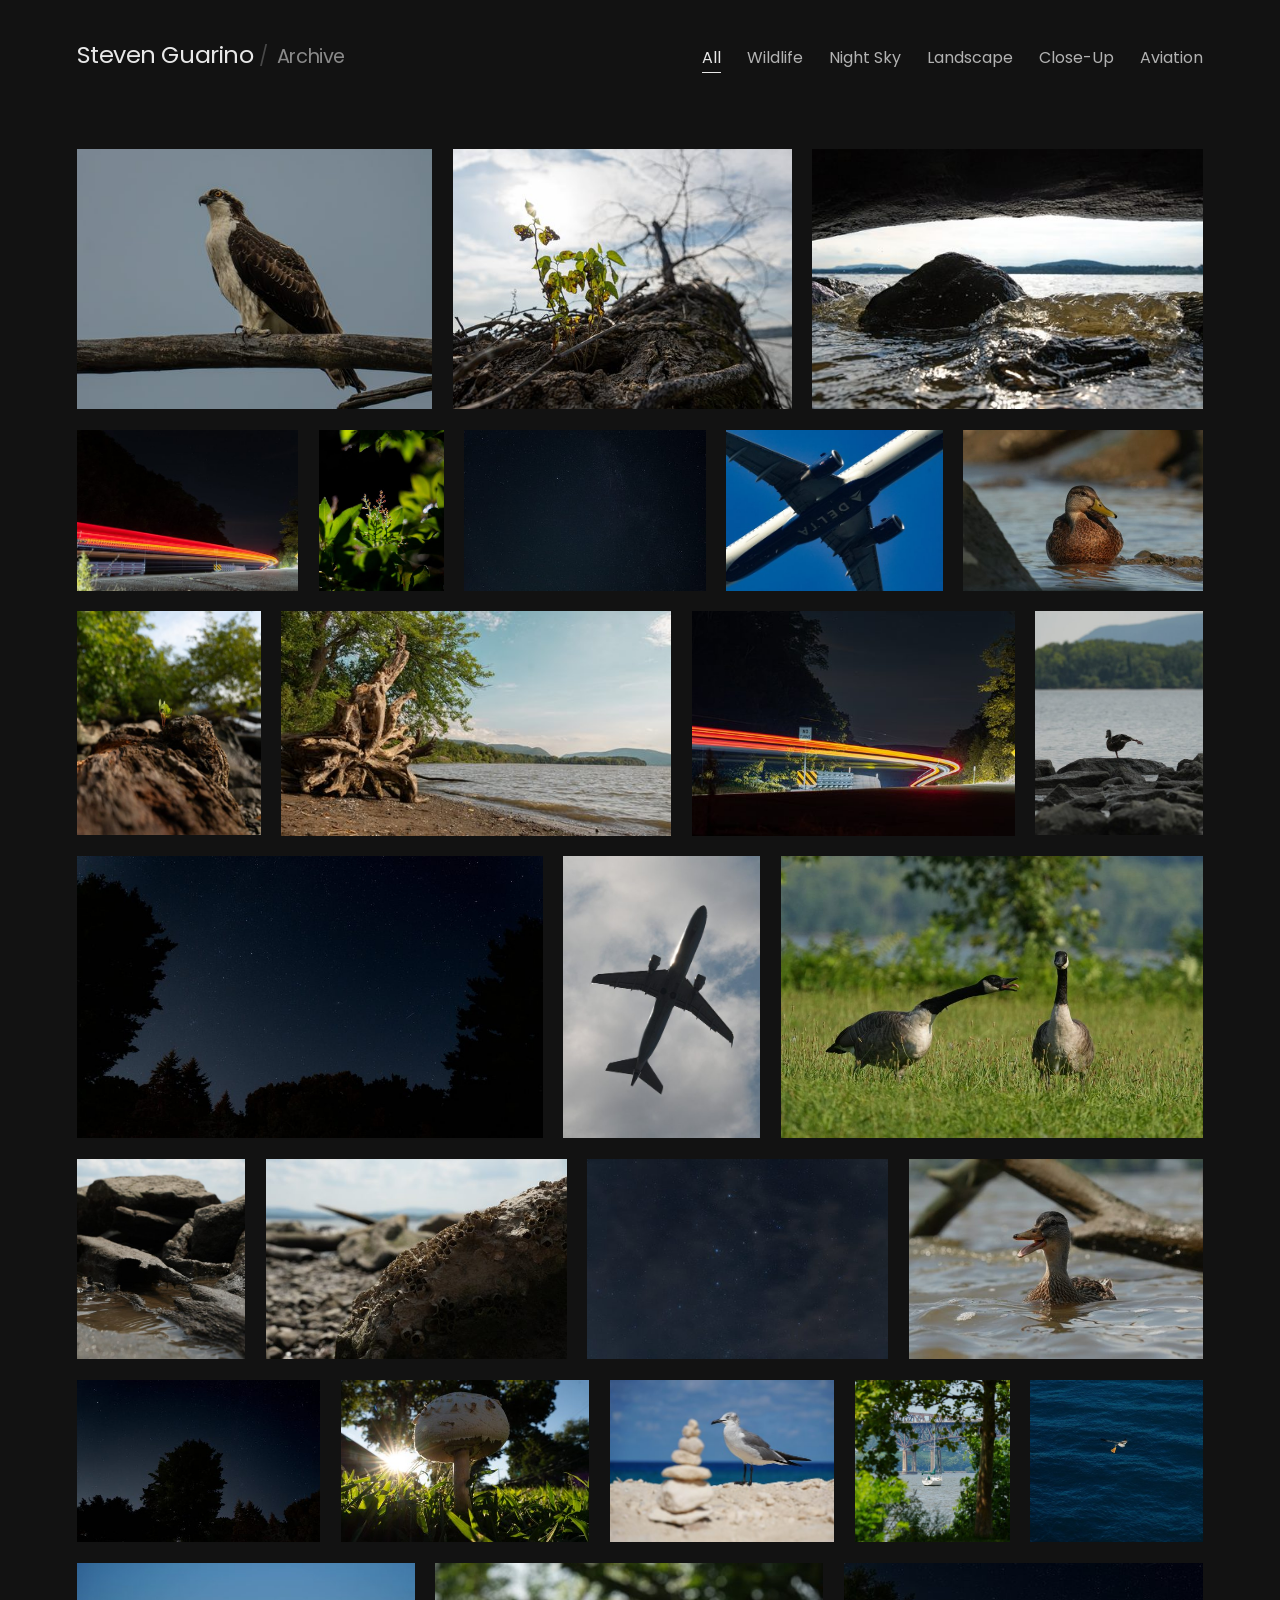
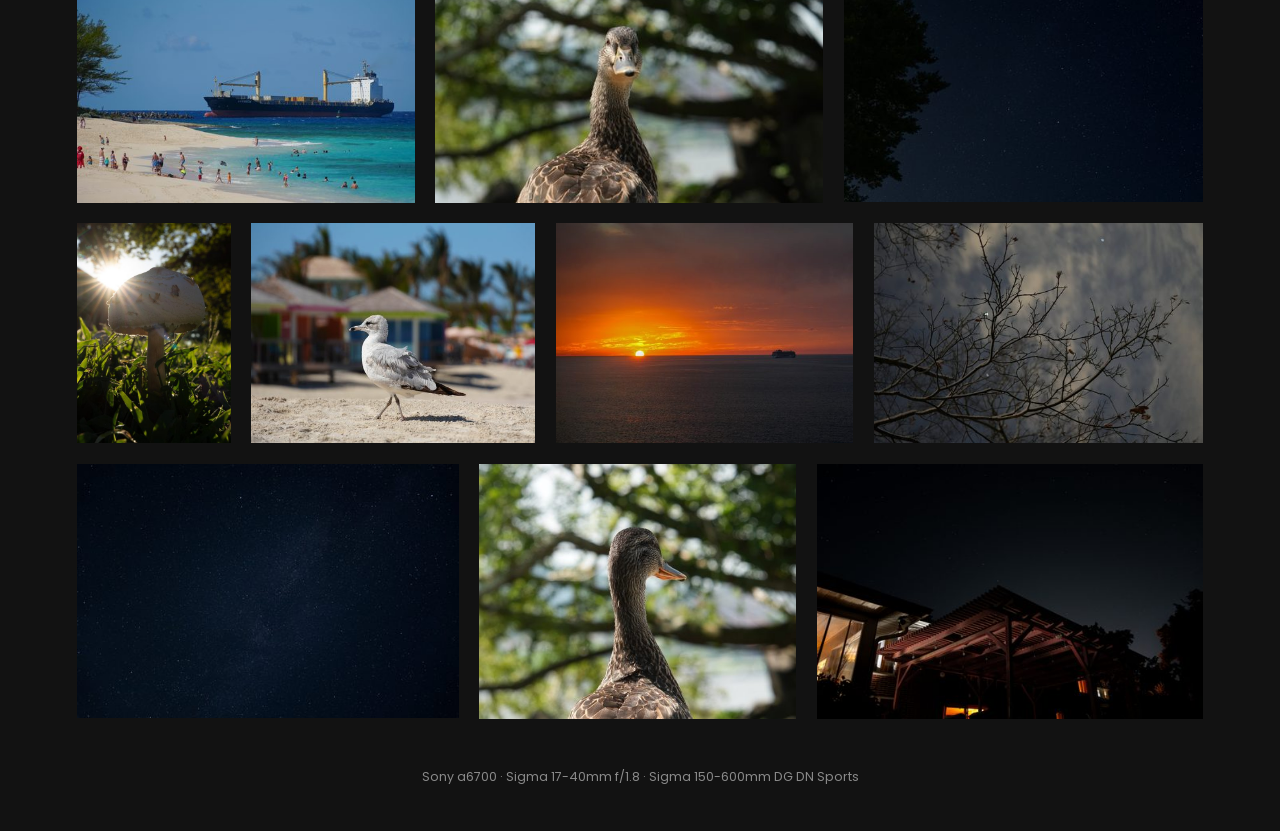
==== index.html @ 19f1866f "Lift photos on hover, and morph them into the big view Hover: drop the glossy shine for the lift pic" ====
<!doctype html>
<html lang="en">
<head>
<meta charset="UTF-8" />
<meta name="viewport" content="width=device-width, initial-scale=1.0" />
<title>Steven Guarino — Photography</title>

<link rel="icon" type="image/png" sizes="32x32" href="favicon-32.png" />
<link rel="icon" type="image/png" sizes="16x16" href="favicon-16.png" />
<link rel="apple-touch-icon" sizes="180x180" href="apple-touch-icon.png" />

<meta property="og:type" content="website" />
<meta property="og:title" content="Steven Guarino — Photography" />
<meta property="og:description" content="Wildlife, astrophotography, macro, and street photography." />
<meta property="og:url" content="https://stevenguarino1.github.io/photo-portfolio/" />
<meta property="og:image" content="https://stevenguarino1.github.io/photo-portfolio/photos/4@2x.jpg" />
<meta name="twitter:card" content="summary_large_image" />
<meta name="twitter:title" content="Steven Guarino — Photography" />
<meta name="twitter:description" content="Wildlife, astrophotography, macro, and street photography." />
<meta name="twitter:image" content="https://stevenguarino1.github.io/photo-portfolio/photos/4@2x.jpg" />

<link rel="preconnect" href="https://fonts.googleapis.com" />
<link rel="preconnect" href="https://fonts.gstatic.com" crossorigin />
<link href="https://fonts.googleapis.com/css2?family=Poppins:wght@400;500&display=swap" rel="stylesheet" />

<style>
  :root {
    --bg: #121212;
    --text: #e8e8e8;
    --muted: #8a8a8a;
    --gap: clamp(10px, 1.6vw, 24px);
    --top-padding: clamp(20px, 3vw, 42px);
    /* Side margins frame the page like a mat; past --content-max the page
       stops widening and centres instead. */
    --content-max: 1600px;
    --side-padding: max(clamp(20px, 6vw, 96px), calc((100% - var(--content-max)) / 2));
  }

  * { box-sizing: border-box; }

  html, body {
    margin: 0;
    padding: 0;
    background: var(--bg);
    color: var(--text);
    font-family: "Poppins", -apple-system, BlinkMacSystemFont, "Segoe UI", Helvetica, Arial, sans-serif;
  }

  a { color: inherit; }

  /* ---------- Header ---------- */

  .site-header {
    display: flex;
    align-items: baseline;
    justify-content: space-between;
    flex-wrap: wrap;
    gap: 14px 32px;
    padding: clamp(26px, 2.9vw, 40px) var(--side-padding);
  }

  .site-header .logo {
    /* tracks the reference's fluid scaling: 22.1px @1024, 24.4px @1400 */
    font-size: clamp(1.15rem, 1rem + 0.6vw, 2.1rem);
    letter-spacing: -0.02em;
    font-weight: 400;
    text-decoration: none;
    white-space: nowrap;
  }

  .logo-mark {
    color: var(--muted);
    font-size: 0.82em;
  }

  .logo-mark::before {
    content: "/";
    margin-right: 0.5em;
    opacity: 0.45;
  }

  .site-nav {
    display: flex;
    flex-wrap: wrap;
    align-items: baseline;
    gap: 8px 26px;
  }

  .nav-link {
    font-family: inherit;
    font-size: clamp(0.85rem, 0.7rem + 0.5vw, 1rem);
    color: inherit;
    background: none;
    border: 0;
    padding: 2px 0;
    cursor: pointer;
    text-decoration: none;
    border-bottom: 1px solid transparent;
    opacity: 0.75;
    transition: opacity 150ms ease;
  }

  .nav-link:hover {
    opacity: 1;
  }

  .nav-link.is-active {
    opacity: 1;
    border-bottom-color: currentColor;
  }

  /* ---------- Gallery ---------- */

  main {
    padding: var(--top-padding) var(--side-padding) var(--gap);
  }

  .gallery {
    display: flex;
    flex-direction: column;
    gap: var(--gap);
  }

  .gallery-row {
    display: flex;
    align-items: flex-start;
    gap: var(--gap);
  }

  .gallery-row.is-centered { justify-content: center; }

  /* The tile holds the placeholder color while its photo fades in. */
  .tile {
    min-width: 0;
    background: #1c1c1c;
  }

  .gallery img {
    display: block;
    width: 100%;
    height: auto;
    cursor: pointer;
    opacity: 0;
    transition: opacity 400ms ease;
  }

  .gallery img.is-loaded { opacity: 1; }

  @media (prefers-reduced-motion: reduce) {
    .gallery img { transition: none; }
  }

  /* ---------- Hover (mouse only) ----------
     vanilla-tilt (loaded at the end of the page) lifts the photo under the
     cursor: it tilts toward it and springs up larger. A deep shadow slides
     with the tilt, as if lit from above, over a tight contact shadow (the
     offsets come from the tilt's tiltChange events); a fine edge catches
     the light; and the photo casts a glow of its own colors onto the page. */

  /* How much a hovered photo enlarges. The tilt setup reads it, and so does
     layout(), to load thumbnails sharp enough for the enlarged size. */
  :root { --hover-scale: 1; }

  @media (hover: hover) and (pointer: fine) {
    :root { --hover-scale: 1.18; }

    .tile {
      position: relative; /* holds the glow and the edge */
      z-index: 0;
      transition: box-shadow 300ms ease;
    }

    .tile:hover {
      z-index: 2;
      box-shadow:
        calc(var(--shx, 0) * 1px) calc(var(--shy, 30) * 1px) 60px -12px rgba(0, 0, 0, 0.85),
        calc(var(--shx, 0) * 0.35px) calc(var(--shy, 30) * 0.35px) 16px -4px rgba(0, 0, 0, 0.6);
    }

    /* The glow: a blurred copy of the photo spilling out behind it. */
    .tile::before {
      content: "";
      position: absolute;
      inset: 4%;
      z-index: -1;
      background: var(--glow) center / cover;
      filter: blur(40px) saturate(1.6);
      opacity: 0;
      transition: opacity 400ms ease;
      pointer-events: none;
    }

    .tile:hover::before { opacity: 0.8; }

    /* The fine edge. */
    .tile::after {
      content: "";
      position: absolute;
      inset: 0;
      box-shadow: inset 0 0 0 1px rgba(255, 255, 255, 0.18);
      opacity: 0;
      transition: opacity 300ms ease;
      pointer-events: none;
    }

    .tile:hover::after { opacity: 1; }
  }

  /* ---------- Footer ---------- */

  .site-footer {
    padding: 28px var(--side-padding) 44px;
    text-align: center;
    color: var(--muted);
    font-size: 0.78rem;
    line-height: 1.6;
  }

  .site-footer p { margin: 0; }

  /* ---------- Lightbox ---------- */

  .lightbox {
    position: fixed;
    inset: 0;
    z-index: 1000;
    display: flex;
    align-items: center;
    justify-content: center;
    background: rgba(18, 18, 18, 0.6);
    backdrop-filter: blur(24px) saturate(0.65);
    -webkit-backdrop-filter: blur(24px) saturate(0.65);
    opacity: 0;
    transition: opacity 200ms ease;
  }

  .lightbox[hidden] {
    display: flex;
    visibility: hidden;
    pointer-events: none;
  }

  .lightbox.is-open {
    opacity: 1;
    pointer-events: auto;
  }

  .lightbox-stage {
    position: relative;
    display: flex;
    flex-direction: column;
    align-items: center;
    max-width: 99vw;
    max-height: 99vh;
  }

  .lightbox-frame {
    position: relative;
    display: inline-block;
    line-height: 0;
    isolation: isolate;
  }

  .lightbox-frame::before {
    content: "";
    position: absolute;
    inset: 0;
    transform: scale(2.2);
    background: radial-gradient(
      ellipse closest-side at center,
      rgba(0, 0, 0, 0.55) 0%,
      rgba(0, 0, 0, 0.55) calc(100% / 2.2),
      rgba(0, 0, 0, 0) 100%
    );
    pointer-events: none;
    z-index: -1;
  }

  /* Sized by fitLightboxImage(), so it holds steady while the full-size file
     loads over the grid's copy. */
  #lightbox-img {
    display: block;
    border: 1px solid rgba(255, 255, 255, 0.12);
  }

  /* Opening and closing morph the photo between its grid tile and the big
     view (a view transition; see openLightbox). */
  ::view-transition-group(photo),
  ::view-transition-old(photo),
  ::view-transition-new(photo) {
    animation-duration: 450ms;
    animation-timing-function: cubic-bezier(0.2, 0.8, 0.2, 1);
  }

  ::view-transition-old(root),
  ::view-transition-new(root) {
    animation-duration: 300ms;
  }

  .lightbox-exif {
    margin: 16px 0 0;
    font-size: 1rem;
    color: #e8e8e8;
    text-align: center;
  }

  .lightbox-exif:empty { display: none; }

  .lightbox-btn {
    position: absolute;
    z-index: 1;
    display: grid;
    place-items: center;
    width: 44px;
    height: 44px;
    padding: 0;
    border: 0;
    border-radius: 50%;
    background: rgba(0, 0, 0, 0.35);
    color: #e8e8e8;
    cursor: pointer;
    opacity: 0.75;
    transition: opacity 150ms ease, background-color 150ms ease;
  }

  .lightbox-btn:hover,
  .lightbox-btn:focus-visible {
    opacity: 1;
    background: rgba(0, 0, 0, 0.6);
  }

  .lightbox-btn[hidden] { display: none; }

  .lightbox-btn svg { width: 22px; height: 22px; }

  .lightbox-close { top: 14px; right: 14px; }

  .lightbox-prev,
  .lightbox-next {
    top: 50%;
    transform: translateY(-50%);
  }

  .lightbox-prev { left: 14px; }
  .lightbox-next { right: 14px; }

  /* Touch screens swipe between photos instead. */
  @media (hover: none) {
    .lightbox-prev,
    .lightbox-next { display: none; }
  }

  body.lightbox-open { overflow: hidden; }
</style>
</head>
<body>

  <header class="site-header">
    <a class="logo" href="./">Steven Guarino <span class="logo-mark">Archive</span></a>
    <nav class="site-nav" id="siteNav">
      <button class="nav-link is-active" type="button" data-filter="all">All</button>
      <button class="nav-link" type="button" data-filter="Wildlife">Wildlife</button>
      <button class="nav-link" type="button" data-filter="Night Sky">Night Sky</button>
      <button class="nav-link" type="button" data-filter="Landscape">Landscape</button>
      <button class="nav-link" type="button" data-filter="Close-Up">Close-Up</button>
      <button class="nav-link" type="button" data-filter="Aviation">Aviation</button>
    </nav>
  </header>

  <main>
    <div class="gallery" id="grid"></div>
  </main>

  <footer class="site-footer">
    <p>Sony a6700 · Sigma 17-40mm f/1.8 · Sigma 150-600mm DG DN Sports</p>
  </footer>

  <div id="lightbox" class="lightbox" role="dialog" aria-modal="true" aria-label="Photo viewer" hidden>
    <button class="lightbox-btn lightbox-close" type="button" aria-label="Close">
      <svg viewBox="0 0 24 24" fill="none" stroke="currentColor" stroke-width="1.8" stroke-linecap="round" aria-hidden="true"><path d="M6 6l12 12M18 6L6 18" /></svg>
    </button>
    <button class="lightbox-btn lightbox-prev" type="button" aria-label="Previous photo">
      <svg viewBox="0 0 24 24" fill="none" stroke="currentColor" stroke-width="1.8" stroke-linecap="round" stroke-linejoin="round" aria-hidden="true"><path d="M15 5l-7 7 7 7" /></svg>
    </button>
    <button class="lightbox-btn lightbox-next" type="button" aria-label="Next photo">
      <svg viewBox="0 0 24 24" fill="none" stroke="currentColor" stroke-width="1.8" stroke-linecap="round" stroke-linejoin="round" aria-hidden="true"><path d="M9 5l7 7-7 7" /></svg>
    </button>
    <div class="lightbox-stage">
      <div class="lightbox-frame">
        <img id="lightbox-img" src="" alt="" />
      </div>
      <p id="lightbox-exif" class="lightbox-exif"></p>
    </div>
  </div>

  <script src="js/photos.js?v=4"></script>
  <script
    src="https://cdnjs.cloudflare.com/ajax/libs/vanilla-tilt/1.8.1/vanilla-tilt.min.js"
    integrity="sha512-wC/cunGGDjXSl9OHUH0RuqSyW4YNLlsPwhcLxwWW1CR4OeC2E1xpcdZz2DeQkEmums41laI+eGMw95IJ15SS3g=="
    crossorigin="anonymous"
    referrerpolicy="no-referrer"
    defer
  ></script>
  <script>
    // ---------- Gallery ----------

    // Newest first, but a photo waits while one from the same outing (same
    // category, taken within a few hours) is among the last few placed, and
    // same-category neighbours are avoided when there's a choice. Sorting purely
    // by date lined up near-identical frames from one shoot.
    const OUTING_GAP = 3 * 60 * 60 * 1000;
    const SPREAD = 6; // about a row and a half, so lookalikes don't stack either
    const timeOf = (photo) => (photo.dateTaken ? Date.parse(photo.dateTaken) : 0);
    const sameOuting = (a, b) =>
      a.category === b.category && Math.abs(timeOf(a) - timeOf(b)) <= OUTING_GAP;

    function mixed(photos) {
      const pool = photos.slice().sort((a, b) => timeOf(b) - timeOf(a));
      const out = [];
      while (pool.length) {
        const recent = out.slice(-SPREAD);
        const last = out[out.length - 1];
        const fresh = (photo) => !recent.some((placed) => sameOuting(photo, placed));
        let pick = pool.findIndex((photo) => fresh(photo) && (!last || photo.category !== last.category));
        if (pick === -1) pick = pool.findIndex(fresh);
        if (pick === -1) pick = 0;
        out.push(pool.splice(pick, 1)[0]);
      }
      return out;
    }

    const orderedPhotos = mixed(PHOTOS);

    const grid = document.getElementById("grid");
    const ratioOf = (photo) => (photo.width && photo.height ? photo.width / photo.height : 1.5);

    // The grid loads small copies from photos/thumbs/ (made by
    // tools/make_thumbs.py) sized to each tile; the lightbox still shows the
    // full-size files.
    const THUMB_WIDTHS = [480, 800, 1200]; // keep in sync with tools/make_thumbs.py

    // How much a hovered photo enlarges (1 on touch screens); see --hover-scale.
    const HOVER_SCALE =
      parseFloat(getComputedStyle(document.documentElement).getPropertyValue("--hover-scale")) || 1;

    function gridSrcset(photo) {
      const stem = photo.file.split("/").pop().replace(/\.[^.]+$/, "");
      const sources = THUMB_WIDTHS.map((w) => `photos/thumbs/${stem}-${w}.jpg ${w}w`);
      if (photo.width > THUMB_WIDTHS[THUMB_WIDTHS.length - 1]) {
        sources.push(`${photo.file} ${photo.width}w`);
      }
      return sources.join(", ");
    }

    const tileFor = new Map();
    orderedPhotos.forEach((photo, index) => {
      const tile = document.createElement("div");
      tile.className = "tile";

      const img = document.createElement("img");
      img.alt = photo.alt || "";
      if (photo.title) img.title = photo.title;
      if (photo.width && photo.height) {
        img.width = photo.width;
        img.height = photo.height;
      }
      img.loading = index < 6 ? "eager" : "lazy";
      img.decoding = "async";
      img.addEventListener("load", () => {
        img.classList.add("is-loaded");
        // The hover glow is a blurred copy of whichever file loaded.
        tile.style.setProperty("--glow", `url("${img.currentSrc}")`);
      });
      // No thumbnails yet (make_thumbs.py not run): use the full-size files.
      img.addEventListener(
        "error",
        () => {
          img.srcset = photo.file2x ? `${photo.file} 1x, ${photo.file2x} 2x` : "";
          img.src = photo.file;
        },
        { once: true }
      );
      img.sizes = "(max-width: 620px) 100vw, 33vw"; // refined per tile in layout()
      img.srcset = gridSrcset(photo);
      img.src = photo.file;
      img.addEventListener("click", () => openLightbox(photo));

      tile.appendChild(img);
      tileFor.set(photo, tile);
    });

    // Row size follows a repeating pattern of photos-per-row, so the page
    // alternates between bands of three larger frames and bands of four or five
    // smaller ones. Fitting rows to target heights instead collapses toward a
    // single height, because most of this set shares one aspect ratio.
    function rowPlanFor(width) {
      if (width < 560) return { pattern: [1, 2, 2], maxH: width * 1.2, minH: width * 0.3 };
      if (width < 860) return { pattern: [2, 3, 3, 4], maxH: width * 0.5, minH: width * 0.15 };
      return { pattern: [3, 5, 4, 3, 4, 5], maxH: width * 0.32, minH: width * 0.1 };
    }

    function layout(photos) {
      const width = grid.clientWidth;
      if (!width) return;

      const gap = parseFloat(getComputedStyle(grid).rowGap) || 0;
      const { pattern, maxH, minH } = rowPlanFor(width);

      const heightOf = (slice) => {
        const ratioSum = slice.reduce((sum, photo) => sum + ratioOf(photo), 0);
        return (width - gap * (slice.length - 1)) / ratioSum;
      };

      const rows = [];
      let cursor = 0;

      while (cursor < photos.length) {
        const remaining = photos.length - cursor;
        let count = Math.min(pattern[rows.length % pattern.length], remaining);

        // A run of portraits or panoramas can still tower or squash at the
        // pattern's count, so nudge it until the row sits in range.
        while (count < remaining && heightOf(photos.slice(cursor, cursor + count)) > maxH) count++;
        while (count > 1 && heightOf(photos.slice(cursor, cursor + count)) < minH) count--;

        rows.push(photos.slice(cursor, cursor + count));
        cursor += count;
      }

      // The final row only gets the leftovers, often too few to fill the width.
      // Re-split it with the row above so both fill it, as evenly as possible.
      if (rows.length > 1 && heightOf(rows[rows.length - 1]) > maxH) {
        const pair = rows[rows.length - 2].concat(rows[rows.length - 1]);
        let best = null;
        for (let split = 1; split < pair.length; split++) {
          const a = heightOf(pair.slice(0, split));
          const b = heightOf(pair.slice(split));
          if (Math.max(a, b) > maxH || Math.min(a, b) < minH) continue;
          if (!best || Math.abs(a - b) < best.diff) best = { split, diff: Math.abs(a - b) };
        }
        if (best) rows.splice(-2, 2, pair.slice(0, best.split), pair.slice(best.split));
      }

      // A lone row (a category with only a photo or two) may run a little
      // taller to fill the width; past that it sits at the cap, centred so it
      // reads as deliberate rather than as a row missing a photo.
      const lone = rows.length === 1;
      const cap = lone ? maxH * 1.25 : maxH;

      grid.textContent = "";
      rows.forEach((rowPhotos) => {
        const height = heightOf(rowPhotos);
        const loose = height > cap;

        const row = document.createElement("div");
        row.className = loose && lone ? "gallery-row is-centered" : "gallery-row";
        rowPhotos.forEach((photo) => {
          const tile = tileFor.get(photo);
          const tileWidth = (loose ? cap : height) * ratioOf(photo);
          if (loose) {
            tile.style.flex = "0 0 auto";
            tile.style.width = `${Math.round(tileWidth)}px`;
          } else {
            tile.style.flex = `${ratioOf(photo)} 1 0%`;
            tile.style.width = "";
          }
          // Lets the browser pick the smallest thumbnail that stays sharp,
          // including when the photo is enlarged on hover.
          tile.firstChild.sizes = `${Math.ceil(tileWidth * HOVER_SCALE)}px`;
          row.appendChild(tile);
        });
        grid.appendChild(row);
      });
    }

    let visiblePhotos = orderedPhotos;

    function showCategory(filter) {
      document
        .querySelectorAll("#siteNav .nav-link")
        .forEach((el) => el.classList.toggle("is-active", el.dataset.filter === filter));

      visiblePhotos =
        filter === "all" ? orderedPhotos : mixed(PHOTOS.filter((p) => p.category === filter));
      layout(visiblePhotos);
    }

    // The category lives in the URL (#night-sky), so a link can open straight
    // to it and a reload keeps it.
    const slugOf = (filter) => filter.toLowerCase().replace(/[^a-z0-9]+/g, "-");

    function categoryFromHash() {
      const btn = [...document.querySelectorAll("#siteNav .nav-link")].find(
        (el) => slugOf(el.dataset.filter) === location.hash.slice(1)
      );
      return btn ? btn.dataset.filter : "all";
    }

    showCategory(categoryFromHash());

    document.getElementById("siteNav").addEventListener("click", (e) => {
      const btn = e.target.closest("button[data-filter]");
      if (!btn) return;

      const filter = btn.dataset.filter;
      const url = filter === "all" ? location.pathname + location.search : `#${slugOf(filter)}`;
      history.replaceState(null, "", url);
      showCategory(filter);
    });

    window.addEventListener("hashchange", () => {
      if (lightboxOpen) closeLightbox();
      showCategory(categoryFromHash());
    });

    let lastWidth = window.innerWidth;
    let resizeTimer;
    window.addEventListener("resize", () => {
      if (window.innerWidth === lastWidth) return;
      lastWidth = window.innerWidth;
      clearTimeout(resizeTimer);
      resizeTimer = setTimeout(() => layout(visiblePhotos), 150);
    });

    // ---------- Hover ----------

    // With a mouse, vanilla-tilt tilts the photo under the cursor and lifts
    // it, and each tilt moves its shadow. It loads deferred, so this runs once
    // it's there; if the CDN can't be reached (or motion is reduced), photos
    // still lift on hover, just without tilting.
    document.addEventListener("DOMContentLoaded", () => {
      const mouse = matchMedia("(hover: hover) and (pointer: fine)").matches;
      const reducedMotion = matchMedia("(prefers-reduced-motion: reduce)").matches;
      if (!window.VanillaTilt || !mouse || reducedMotion) return;

      const tiles = [...tileFor.values()];
      VanillaTilt.init(tiles, {
        max: 10,
        speed: 450,
        scale: HOVER_SCALE,
        // A slight overshoot, so the photo springs up off the page.
        easing: "cubic-bezier(0.34, 1.4, 0.64, 1)",
        gyroscope: false,
      });

      tiles.forEach((tile) => tile.addEventListener("tiltChange", moveShadow));
    });

    // The side under the cursor rises toward you, so its shadow falls further
    // out: slide the shadow toward the cursor, and lengthen it as the bottom
    // rises.
    function moveShadow(e) {
      const { percentageX: px, percentageY: py } = e.detail;
      e.currentTarget.style.setProperty("--shx", ((px - 50) * 0.5).toFixed(1));
      e.currentTarget.style.setProperty("--shy", (30 + (py - 50) * 0.3).toFixed(1));
    }

    // ---------- Lightbox ----------

    function formatExif(photo) {
      const parts = [];
      if (photo.aperture) parts.push(photo.aperture);
      if (photo.shutter) parts.push(photo.shutter);
      if (photo.iso) parts.push(`ISO ${photo.iso}`);
      return parts.join(" · ");
    }

    const lightbox = document.getElementById("lightbox");
    const lightboxImg = document.getElementById("lightbox-img");
    const lightboxExif = document.getElementById("lightbox-exif");
    const closeBtn = lightbox.querySelector(".lightbox-close");
    const prevBtn = lightbox.querySelector(".lightbox-prev");
    const nextBtn = lightbox.querySelector(".lightbox-next");

    // Index into visiblePhotos, so browsing follows the grid's current order
    // and category.
    let current = 0;

    // Fit the photo inside the viewport, leaving room for the caption. Sizing
    // it up front keeps it steady when the full-size file replaces the
    // grid's copy.
    function fitLightboxImage(photo) {
      const margin = 14;
      const captionSpace = 52;
      const maxW = window.innerWidth - margin * 2;
      const maxH = window.innerHeight - margin * 2 - captionSpace;
      const width = Math.min(maxW, maxH * ratioOf(photo));
      lightboxImg.style.width = `${Math.round(width)}px`;
      lightboxImg.style.height = `${Math.round(width / ratioOf(photo))}px`;
    }

    const fullSrcset = (photo) => (photo.file2x ? `${photo.file} 1x, ${photo.file2x} 2x` : "");

    function showPhoto(index) {
      const count = visiblePhotos.length;
      current = (index + count) % count;
      const photo = visiblePhotos[current];

      fitLightboxImage(photo);
      lightboxImg.alt = photo.alt || "";
      lightboxExif.textContent = formatExif(photo);

      // Show the grid's already-loaded copy straight away, then swap in the
      // full-size file once it's decoded, so there's never a blank frame.
      const thumb = tileFor.get(photo).firstChild;
      if (thumb.complete && thumb.currentSrc) {
        lightboxImg.removeAttribute("srcset");
        lightboxImg.src = thumb.currentSrc;
      }
      const full = new Image();
      full.srcset = fullSrcset(photo);
      full.src = photo.file;
      full.decode().then(
        () => {
          if (visiblePhotos[current] !== photo) return; // moved on meanwhile
          if (photo.file2x) lightboxImg.srcset = fullSrcset(photo);
          else lightboxImg.removeAttribute("srcset");
          lightboxImg.src = photo.file;
        },
        () => {} // keep the grid's copy if the full-size file fails
      );

      // Fetch the neighbours now so stepping to them is instant.
      [current - 1, current + 1].forEach((i) => {
        const neighbour = visiblePhotos[(i + count) % count];
        const preload = new Image();
        preload.srcset = fullSrcset(neighbour);
        preload.src = neighbour.file;
      });
    }

    // Opening and closing morph the photo between its grid tile and the big
    // view: the browser animates between the two elements that take turns
    // carrying the view-transition-name "photo". Without view transitions, or
    // with reduced motion, the viewer just fades.
    const canMorph = () =>
      typeof document.startViewTransition === "function" &&
      !matchMedia("(prefers-reduced-motion: reduce)").matches;

    // A tile scrolled out of view has nothing to fly back to.
    function onScreen(el) {
      const box = el.getBoundingClientRect();
      return box.bottom > 0 && box.top < innerHeight && box.right > 0 && box.left < innerWidth;
    }

    // Morph `from` into `to` while update() changes the page. Only one element
    // may carry the name at a time, so stray names from an interrupted morph
    // are cleared first, and the token stops an interrupted morph's cleanup
    // from wiping the names of the one that replaced it.
    let morphToken = 0;

    function morph(from, to, update) {
      const token = ++morphToken;
      document
        .querySelectorAll(".gallery img, #lightbox-img")
        .forEach((el) => (el.style.viewTransitionName = ""));
      from.style.viewTransitionName = "photo";

      const transition = document.startViewTransition(() => {
        from.style.viewTransitionName = "";
        to.style.viewTransitionName = "photo";
        // The view transition fades the backdrop; skip the CSS fade.
        lightbox.style.transition = "none";
        update();
      });
      // A morph that gets skipped (another started, or the tab can't animate)
      // rejects `ready`; the page still changes, so that's not an error here.
      transition.ready.catch(() => {});
      transition.finished.finally(() => {
        if (token !== morphToken) return;
        to.style.viewTransitionName = "";
        lightbox.style.transition = "";
      });
    }

    function openLightbox(photo) {
      const reveal = () => {
        showPhoto(visiblePhotos.indexOf(photo));
        prevBtn.hidden = nextBtn.hidden = visiblePhotos.length < 2;
        lightboxOpen = true;
        lightbox.hidden = false;
        document.body.classList.add("lightbox-open");
      };

      if (canMorph()) {
        morph(tileFor.get(photo).firstChild, lightboxImg, () => {
          reveal();
          lightbox.classList.add("is-open");
        });
      } else {
        reveal();
        requestAnimationFrame(() => lightbox.classList.add("is-open"));
      }
      closeBtn.focus({ preventScroll: true });
    }

    let lightboxOpen = false;

    function closeLightbox() {
      lightboxOpen = false;
      if (lightbox.contains(document.activeElement)) document.activeElement.blur();

      // Fly back into the tile of whichever photo is showing now.
      const thumb = tileFor.get(visiblePhotos[current])?.firstChild;
      if (canMorph() && thumb && thumb.isConnected && onScreen(thumb)) {
        morph(lightboxImg, thumb, () => {
          lightbox.classList.remove("is-open");
          lightbox.hidden = true;
          document.body.classList.remove("lightbox-open");
        });
        return;
      }

      lightbox.classList.remove("is-open");
      document.body.classList.remove("lightbox-open");

      // Hide once the fade-out ends. The timer covers a fade that never ran
      // (closed before it started), which would otherwise leave an invisible
      // overlay swallowing clicks; reopening mid-fade cancels the hide.
      const hide = () => {
        clearTimeout(timer);
        lightbox.removeEventListener("transitionend", onEnd);
        if (!lightboxOpen) lightbox.hidden = true;
      };
      const onEnd = (e) => {
        if (e.target === lightbox) hide();
      };
      const timer = setTimeout(hide, 300);
      lightbox.addEventListener("transitionend", onEnd);
    }

    lightbox.addEventListener("click", (e) => {
      if (e.target === lightbox || e.target === lightbox.querySelector(".lightbox-stage")) {
        closeLightbox();
      }
    });

    closeBtn.addEventListener("click", closeLightbox);
    prevBtn.addEventListener("click", () => showPhoto(current - 1));
    nextBtn.addEventListener("click", () => showPhoto(current + 1));

    document.addEventListener("keydown", (e) => {
      if (!lightboxOpen) return;
      if (e.key === "Escape") closeLightbox();
      else if (e.key === "ArrowRight") showPhoto(current + 1);
      else if (e.key === "ArrowLeft") showPhoto(current - 1);
    });

    // Swipe left/right to move between photos on touch screens. A second
    // finger (pinch-zooming) cancels it.
    const SWIPE_THRESHOLD = 50; // px
    let touchStart = null;

    lightbox.addEventListener(
      "touchstart",
      (e) => {
        touchStart =
          e.touches.length === 1 ? { x: e.touches[0].clientX, y: e.touches[0].clientY } : null;
      },
      { passive: true }
    );

    lightbox.addEventListener(
      "touchend",
      (e) => {
        if (!touchStart || e.touches.length) return;
        const dx = e.changedTouches[0].clientX - touchStart.x;
        const dy = e.changedTouches[0].clientY - touchStart.y;
        touchStart = null;
        if (Math.abs(dx) < SWIPE_THRESHOLD || Math.abs(dx) < Math.abs(dy)) return;
        showPhoto(current + (dx < 0 ? 1 : -1));
      },
      { passive: true }
    );

    window.addEventListener("resize", () => {
      if (lightboxOpen) fitLightboxImage(visiblePhotos[current]);
    });

  </script>
</body>
</html>
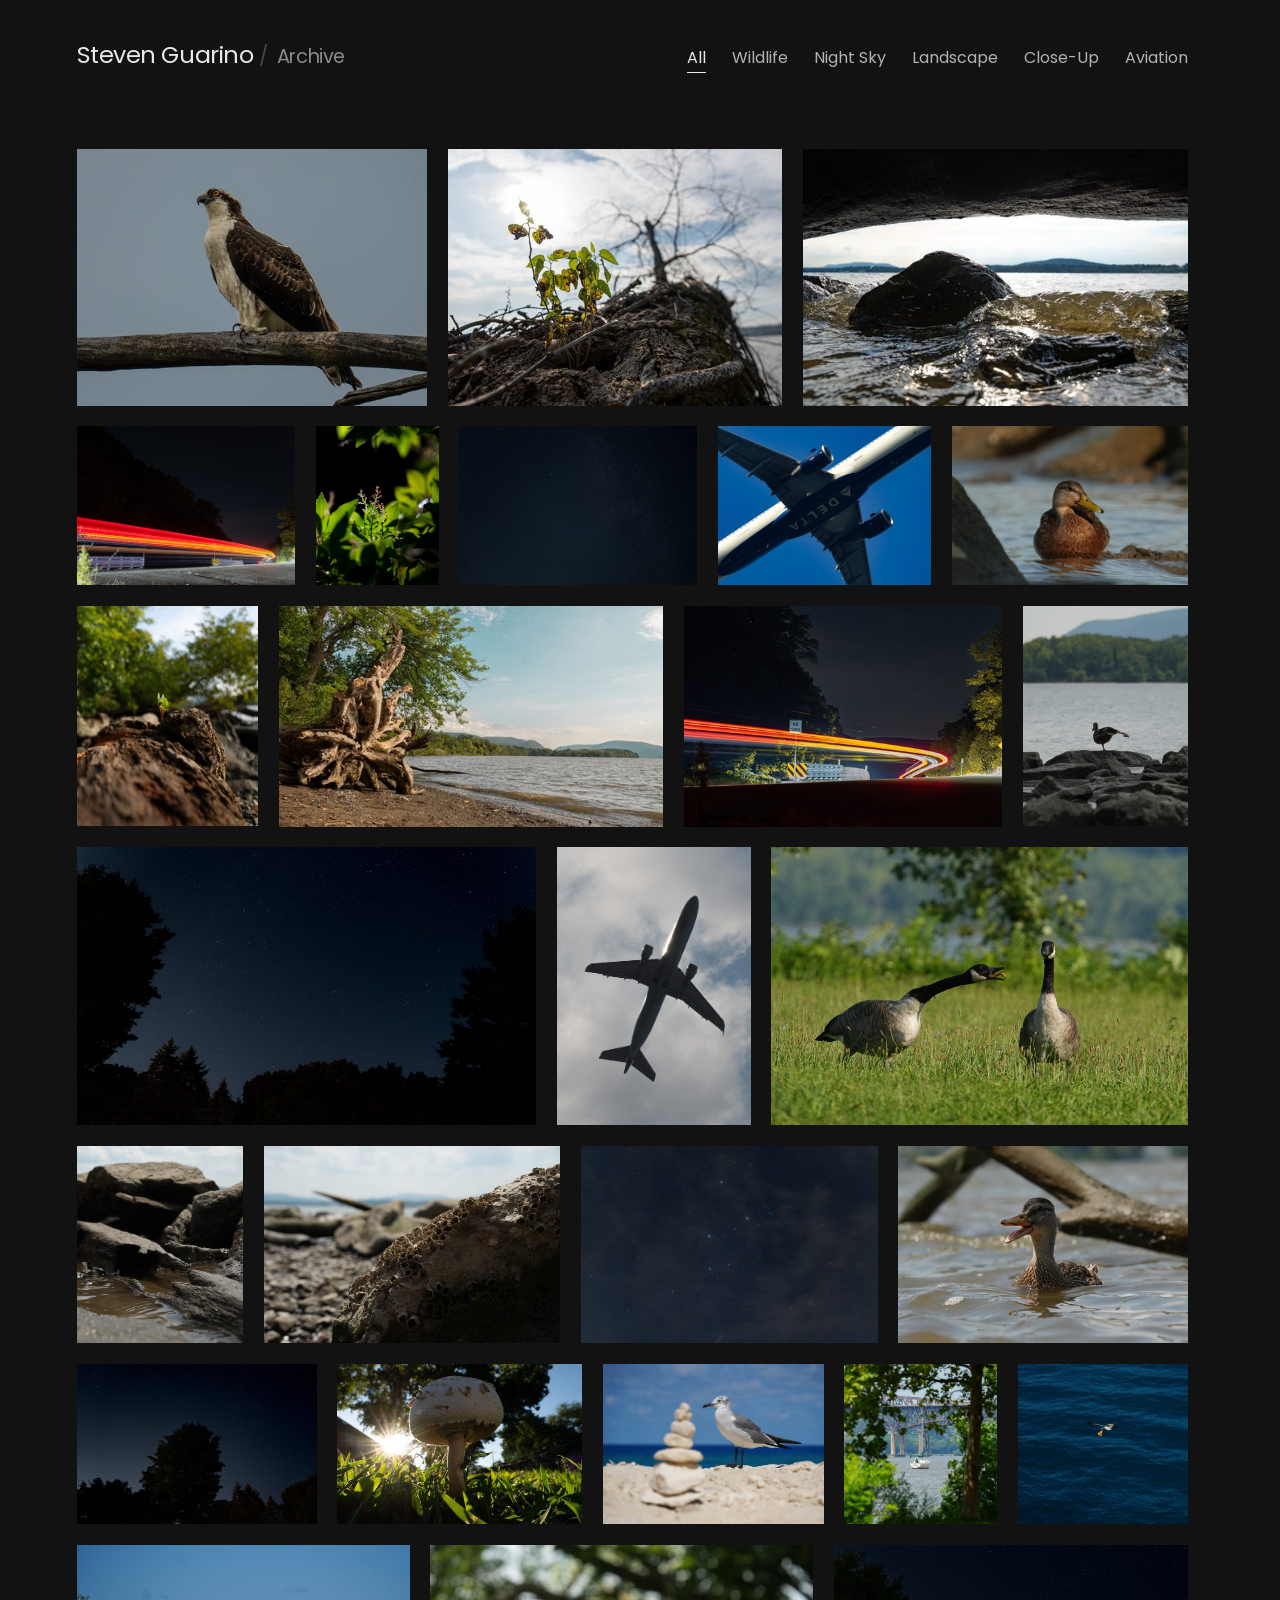
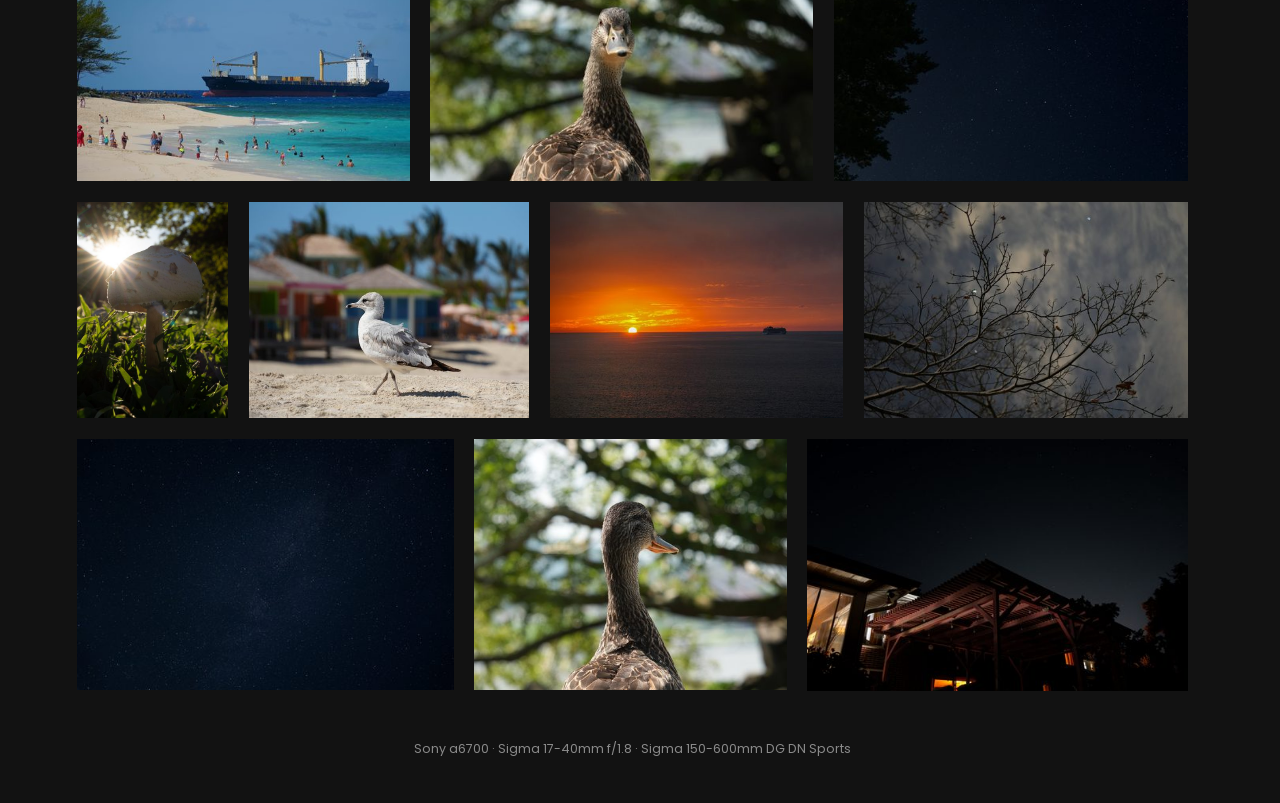
==== commit ed3ee47e: "Smooth out the lightbox morph Drop the lightbox's full-page backdrop blur (re-blurred every frame du" ====
--- a/index.html
+++ b/index.html
@@ -45,6 +45,10 @@
     color: var(--text);
     font-family: "Poppins", -apple-system, BlinkMacSystemFont, "Segoe UI", Helvetica, Arial, sans-serif;
   }
+
+  /* Keep the scrollbar's space when the lightbox locks scrolling, so the grid
+     doesn't reflow (and redraw every photo) as it opens. */
+  html { scrollbar-gutter: stable; }
 
   a { color: inherit; }
 
@@ -227,9 +231,9 @@
     display: flex;
     align-items: center;
     justify-content: center;
-    background: rgba(18, 18, 18, 0.6);
-    backdrop-filter: blur(24px) saturate(0.65);
-    -webkit-backdrop-filter: blur(24px) saturate(0.65);
+    /* Near-opaque rather than a backdrop blur: re-blurring the whole page on
+       every frame made the open/close morph stutter. */
+    background: rgba(18, 18, 18, 0.94);
     opacity: 0;
     transition: opacity 200ms ease;
   }
@@ -644,6 +648,17 @@
       });
 
       tiles.forEach((tile) => tile.addEventListener("tiltChange", moveShadow));
+
+      // vanilla-tilt leaves will-change: transform on every tile it has set
+      // up or touched, keeping each as its own GPU layer. Only the one in
+      // motion needs that, so drop it once a tile has settled.
+      const settle = (tile) => {
+        if (!tile.matches(":hover")) tile.style.willChange = "";
+      };
+      tiles.forEach((tile) => {
+        settle(tile);
+        tile.addEventListener("mouseleave", () => setTimeout(() => settle(tile), 500));
+      });
     });
 
     // The side under the cursor rises toward you, so its shadow falls further
@@ -707,10 +722,12 @@
         lightboxImg.removeAttribute("srcset");
         lightboxImg.src = thumb.currentSrc;
       }
+      // The swap waits for the morph to land too: changing the image
+      // mid-flight makes the browser redraw it every frame.
       const full = new Image();
       full.srcset = fullSrcset(photo);
       full.src = photo.file;
-      full.decode().then(
+      Promise.all([full.decode(), morphDone]).then(
         () => {
           if (visiblePhotos[current] !== photo) return; // moved on meanwhile
           if (photo.file2x) lightboxImg.srcset = fullSrcset(photo);
@@ -720,13 +737,16 @@
         () => {} // keep the grid's copy if the full-size file fails
       );
 
-      // Fetch the neighbours now so stepping to them is instant.
-      [current - 1, current + 1].forEach((i) => {
-        const neighbour = visiblePhotos[(i + count) % count];
-        const preload = new Image();
-        preload.srcset = fullSrcset(neighbour);
-        preload.src = neighbour.file;
-      });
+      // Fetch the neighbours so stepping to them is instant, once the morph
+      // is done so they don't compete with it.
+      const neighbours = [current - 1, current + 1].map((i) => visiblePhotos[(i + count) % count]);
+      morphDone.then(() =>
+        neighbours.forEach((neighbour) => {
+          const preload = new Image();
+          preload.srcset = fullSrcset(neighbour);
+          preload.src = neighbour.file;
+        })
+      );
     }
 
     // Opening and closing morph the photo between its grid tile and the big
@@ -748,6 +768,7 @@
     // are cleared first, and the token stops an interrupted morph's cleanup
     // from wiping the names of the one that replaced it.
     let morphToken = 0;
+    let morphDone = Promise.resolve(); // settles when the latest morph lands
 
     function morph(from, to, update) {
       const token = ++morphToken;
@@ -766,7 +787,11 @@
       // A morph that gets skipped (another started, or the tab can't animate)
       // rejects `ready`; the page still changes, so that's not an error here.
       transition.ready.catch(() => {});
-      transition.finished.finally(() => {
+      morphDone = transition.finished.then(
+        () => {},
+        () => {}
+      );
+      morphDone.then(() => {
         if (token !== morphToken) return;
         to.style.viewTransitionName = "";
         lightbox.style.transition = "";
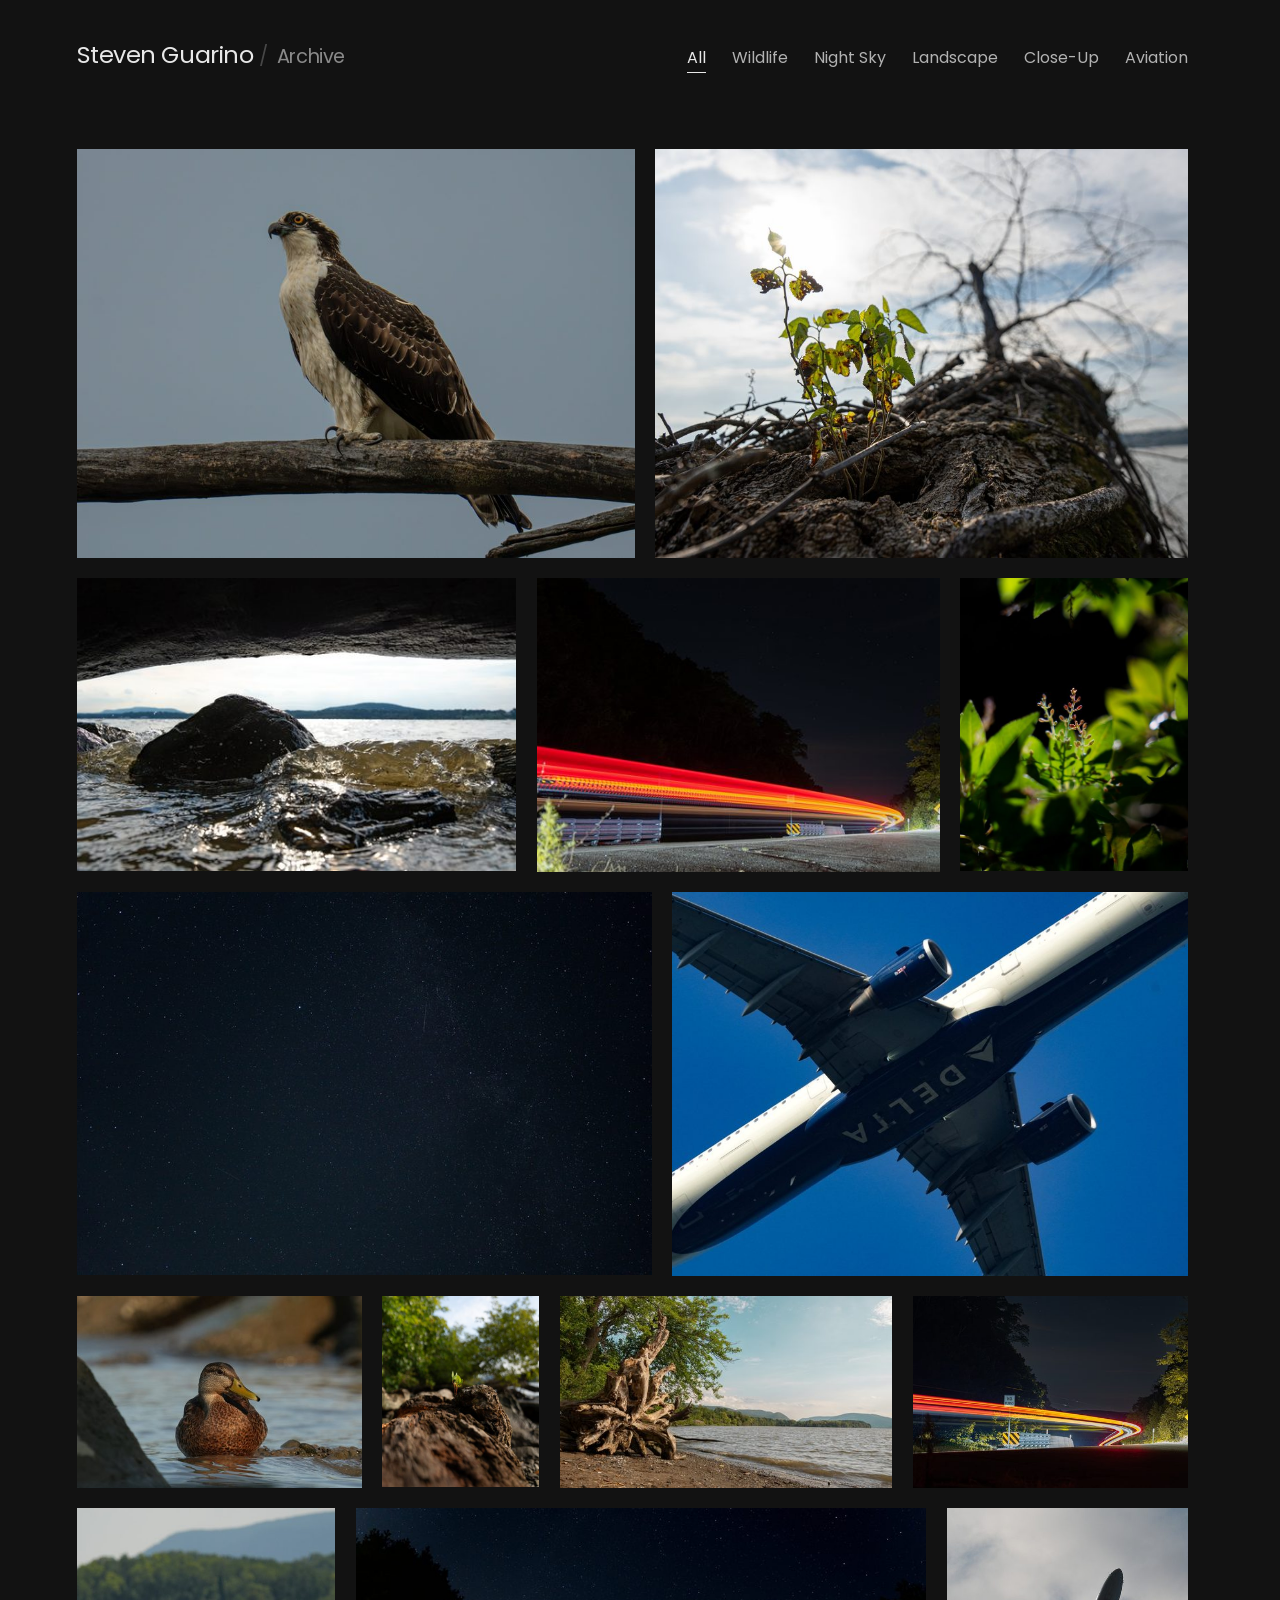
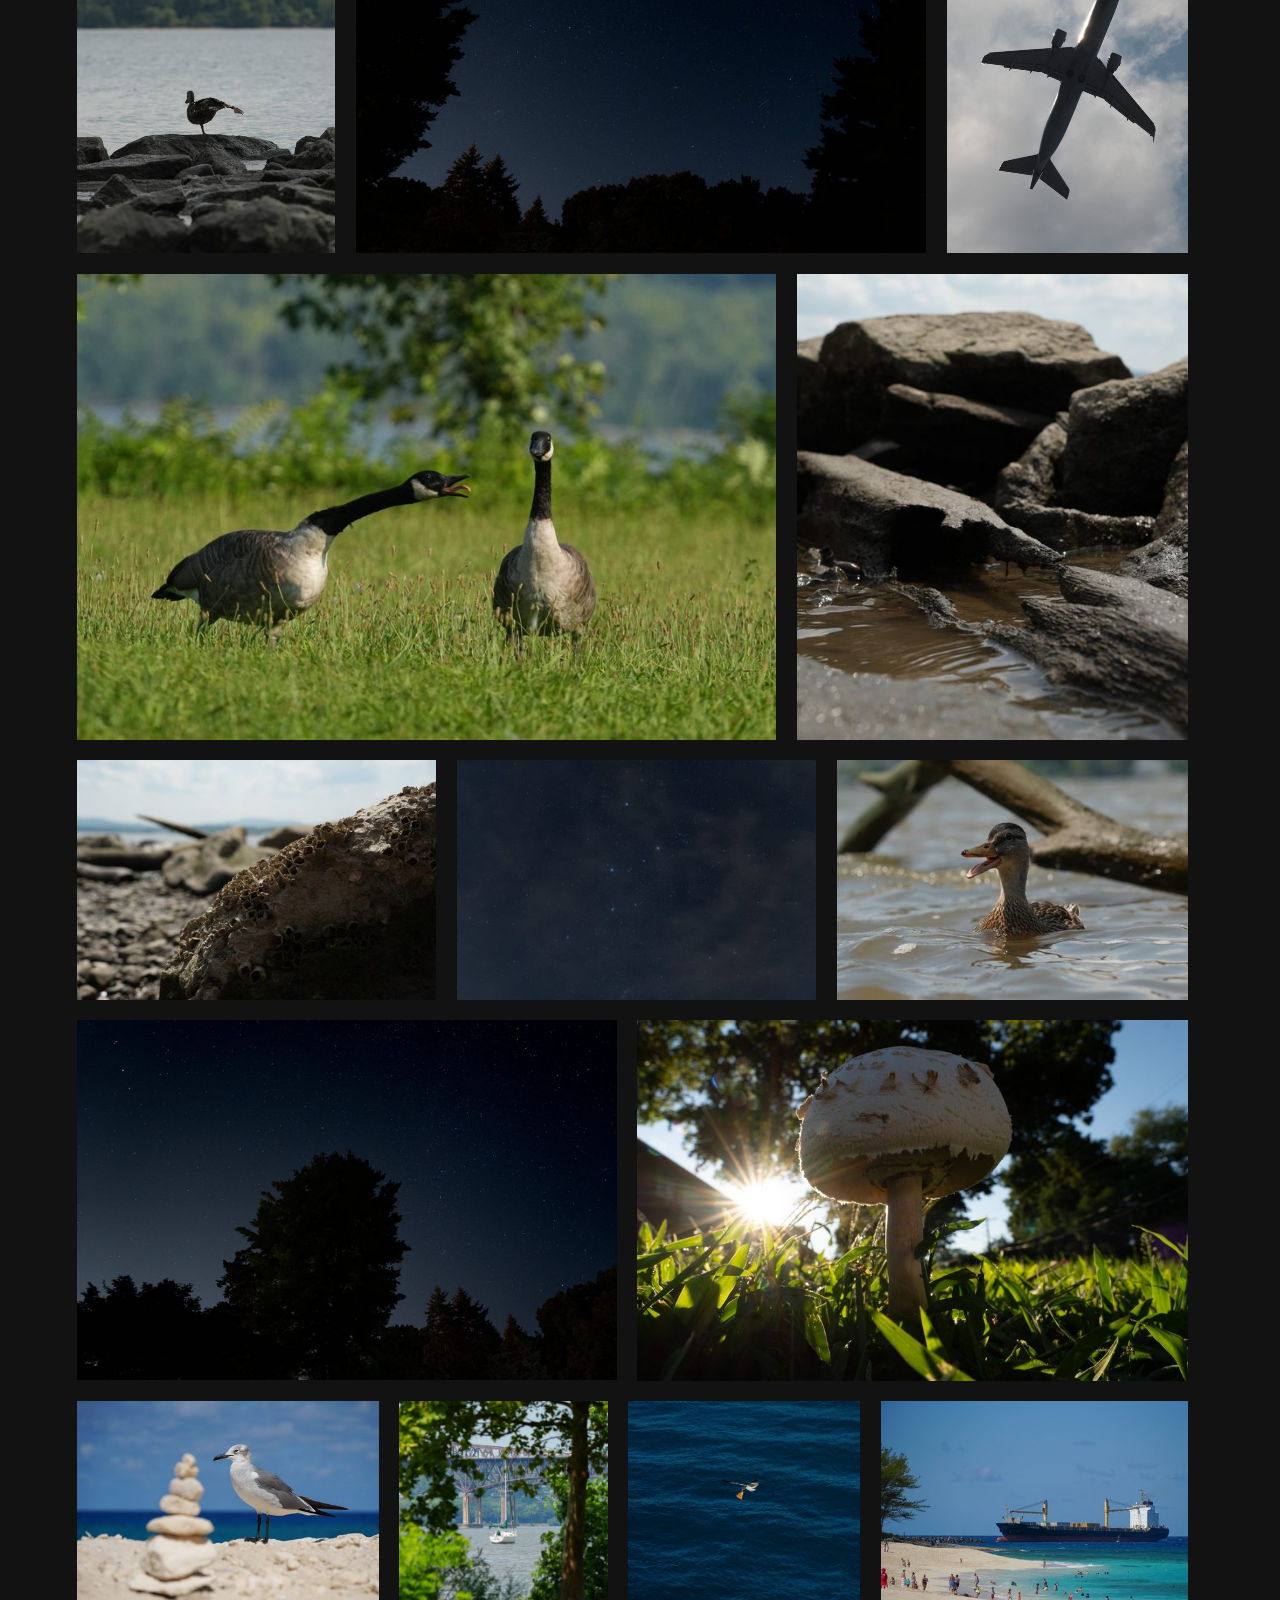
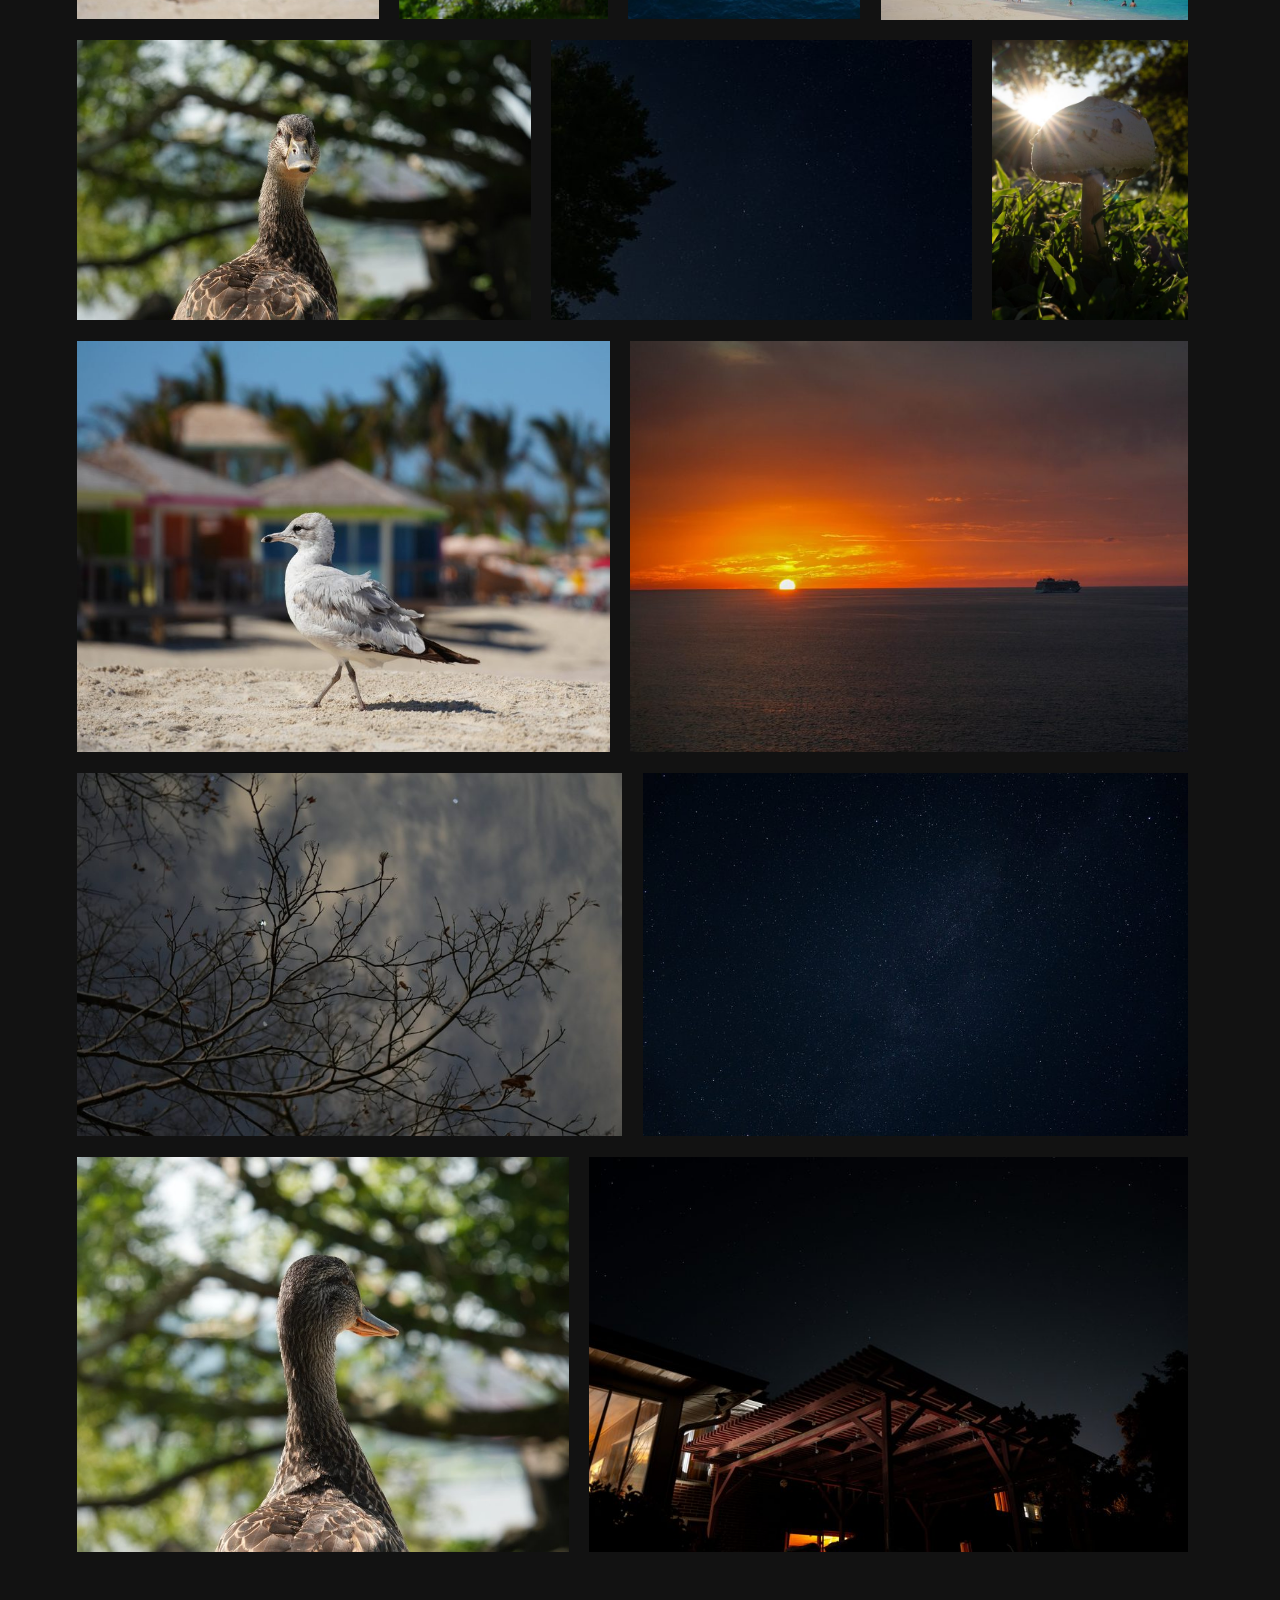
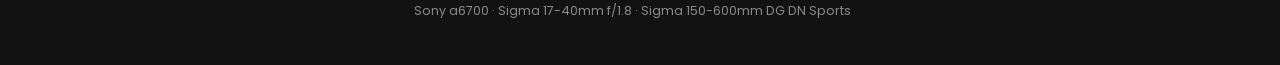
==== commit 83cd8970: "Add the 3D walk-through gallery source The three.js gallery (lobby and themed rooms) published as a " ====
--- a/index.html
+++ b/index.html
@@ -133,11 +133,11 @@
 
   .gallery-row.is-centered { justify-content: center; }
 
-  /* The tile holds the placeholder color while its photo fades in. */
-  .tile {
-    min-width: 0;
-    background: #1c1c1c;
-  }
+  /* The tile is the photo's fixed spot in the grid; the card inside it is
+     what lifts and tilts on hover, so the hover area never moves. The card
+     holds the placeholder color while its photo fades in. */
+  .tile { min-width: 0; }
+  .card { background: #1c1c1c; }
 
   .gallery img {
     display: block;
@@ -154,60 +154,71 @@
     .gallery img { transition: none; }
   }
 
+  /* Everything fades: the header and footer as the page opens, each photo as
+     it scrolls into view (layout() adds is-in and staggers a row), and the
+     whole grid out and back when the category changes. */
+  @media (prefers-reduced-motion: no-preference) {
+    .site-header,
+    .site-footer { animation: fade-in 700ms ease both; }
+
+    .gallery { transition: opacity 240ms ease; }
+    .gallery.is-leaving { opacity: 0; pointer-events: none; }
+
+    .tile {
+      opacity: 0;
+      transform: translateY(18px);
+      transition:
+        opacity 700ms ease var(--reveal-delay, 0ms),
+        transform 700ms cubic-bezier(0.2, 0.8, 0.2, 1) var(--reveal-delay, 0ms);
+    }
+
+    .tile.is-in {
+      opacity: 1;
+      transform: none;
+    }
+  }
+
+  @keyframes fade-in {
+    from { opacity: 0; }
+  }
+
   /* ---------- Hover (mouse only) ----------
-     vanilla-tilt (loaded at the end of the page) lifts the photo under the
-     cursor: it tilts toward it and springs up larger. A deep shadow slides
-     with the tilt, as if lit from above, over a tight contact shadow (the
-     offsets come from the tilt's tiltChange events); a fine edge catches
-     the light; and the photo casts a glow of its own colors onto the page. */
-
-  /* How much a hovered photo enlarges. The tilt setup reads it, and so does
-     layout(), to load thumbnails sharp enough for the enlarged size. */
+     The photo under the cursor lifts off the page: it glides up a little and
+     grows slightly over a deep, soft shadow. Nothing else is drawn on or
+     around it, and it doesn't follow the cursor. */
+
+  /* How much a hovered photo enlarges. layout() reads it too, to load
+     thumbnails sharp enough for the enlarged size. */
   :root { --hover-scale: 1; }
 
   @media (hover: hover) and (pointer: fine) {
-    :root { --hover-scale: 1.18; }
-
     .tile {
-      position: relative; /* holds the glow and the edge */
+      position: relative;
       z-index: 0;
-      transition: box-shadow 300ms ease;
-    }
-
-    .tile:hover {
-      z-index: 2;
-      box-shadow:
-        calc(var(--shx, 0) * 1px) calc(var(--shy, 30) * 1px) 60px -12px rgba(0, 0, 0, 0.85),
-        calc(var(--shx, 0) * 0.35px) calc(var(--shy, 30) * 0.35px) 16px -4px rgba(0, 0, 0, 0.6);
-    }
-
-    /* The glow: a blurred copy of the photo spilling out behind it. */
-    .tile::before {
-      content: "";
-      position: absolute;
-      inset: 4%;
-      z-index: -1;
-      background: var(--glow) center / cover;
-      filter: blur(40px) saturate(1.6);
-      opacity: 0;
-      transition: opacity 400ms ease;
-      pointer-events: none;
-    }
-
-    .tile:hover::before { opacity: 0.8; }
-
-    /* The fine edge. */
-    .tile::after {
-      content: "";
-      position: absolute;
-      inset: 0;
-      box-shadow: inset 0 0 0 1px rgba(255, 255, 255, 0.18);
-      opacity: 0;
-      transition: opacity 300ms ease;
-      pointer-events: none;
-    }
-
-    .tile:hover::after { opacity: 1; }
+    }
+
+    .tile:hover { z-index: 2; }
+
+    .card { transition: box-shadow 300ms ease; }
+
+    .tile:hover .card { box-shadow: 0 30px 60px -12px rgba(0, 0, 0, 0.85); }
+  }
+
+  /* The glide itself, skipped for reduced motion (the shadow still shows). */
+  @media (hover: hover) and (pointer: fine) and (prefers-reduced-motion: no-preference) {
+    :root { --hover-scale: 1.06; }
+
+    .card {
+      transition:
+        scale 500ms cubic-bezier(0.22, 1, 0.36, 1),
+        translate 500ms cubic-bezier(0.22, 1, 0.36, 1),
+        box-shadow 300ms ease;
+    }
+
+    .tile:hover .card {
+      scale: var(--hover-scale);
+      translate: 0 -14px;
+    }
   }
 
   /* ---------- Footer ---------- */
@@ -285,6 +296,7 @@
   #lightbox-img {
     display: block;
     border: 1px solid rgba(255, 255, 255, 0.12);
+    cursor: zoom-out; /* clicking it closes the view */
   }
 
   /* Opening and closing morph the photo between its grid tile and the big
@@ -337,7 +349,16 @@
 
   .lightbox-btn svg { width: 22px; height: 22px; }
 
-  .lightbox-close { top: 14px; right: 14px; }
+  /* Quiet: clicking the photo or the backdrop closes too, so the x is only
+     a hint. */
+  .lightbox-close {
+    top: 14px;
+    right: 14px;
+    background: none;
+    opacity: 0.35;
+  }
+
+  .lightbox-close svg { width: 16px; height: 16px; }
 
   .lightbox-prev,
   .lightbox-next {
@@ -398,13 +419,6 @@
   </div>
 
   <script src="js/photos.js?v=4"></script>
-  <script
-    src="https://cdnjs.cloudflare.com/ajax/libs/vanilla-tilt/1.8.1/vanilla-tilt.min.js"
-    integrity="sha512-wC/cunGGDjXSl9OHUH0RuqSyW4YNLlsPwhcLxwWW1CR4OeC2E1xpcdZz2DeQkEmums41laI+eGMw95IJ15SS3g=="
-    crossorigin="anonymous"
-    referrerpolicy="no-referrer"
-    defer
-  ></script>
   <script>
     // ---------- Gallery ----------
 
@@ -443,7 +457,8 @@
     // full-size files.
     const THUMB_WIDTHS = [480, 800, 1200]; // keep in sync with tools/make_thumbs.py
 
-    // How much a hovered photo enlarges (1 on touch screens); see --hover-scale.
+    // How much a hovered photo enlarges (1 on touch screens and with reduced
+    // motion); see --hover-scale.
     const HOVER_SCALE =
       parseFloat(getComputedStyle(document.documentElement).getPropertyValue("--hover-scale")) || 1;
 
@@ -456,10 +471,13 @@
       return sources.join(", ");
     }
 
-    const tileFor = new Map();
+    const tileFor = new Map(); // photo -> its tile, the fixed spot in the grid
+    const thumbFor = new Map(); // photo -> the <img> in it
     orderedPhotos.forEach((photo, index) => {
       const tile = document.createElement("div");
       tile.className = "tile";
+      const card = document.createElement("div"); // what lifts and tilts on hover
+      card.className = "card";
 
       const img = document.createElement("img");
       img.alt = photo.alt || "";
@@ -470,11 +488,7 @@
       }
       img.loading = index < 6 ? "eager" : "lazy";
       img.decoding = "async";
-      img.addEventListener("load", () => {
-        img.classList.add("is-loaded");
-        // The hover glow is a blurred copy of whichever file loaded.
-        tile.style.setProperty("--glow", `url("${img.currentSrc}")`);
-      });
+      img.addEventListener("load", () => img.classList.add("is-loaded"));
       // No thumbnails yet (make_thumbs.py not run): use the full-size files.
       img.addEventListener(
         "error",
@@ -489,21 +503,36 @@
       img.src = photo.file;
       img.addEventListener("click", () => openLightbox(photo));
 
-      tile.appendChild(img);
+      card.appendChild(img);
+      tile.appendChild(card);
       tileFor.set(photo, tile);
+      thumbFor.set(photo, img);
     });
 
     // Row size follows a repeating pattern of photos-per-row, so the page
-    // alternates between bands of three larger frames and bands of four or five
+    // alternates between bands of two large frames and bands of three or four
     // smaller ones. Fitting rows to target heights instead collapses toward a
     // single height, because most of this set shares one aspect ratio.
     function rowPlanFor(width) {
       if (width < 560) return { pattern: [1, 2, 2], maxH: width * 1.2, minH: width * 0.3 };
-      if (width < 860) return { pattern: [2, 3, 3, 4], maxH: width * 0.5, minH: width * 0.15 };
-      return { pattern: [3, 5, 4, 3, 4, 5], maxH: width * 0.32, minH: width * 0.1 };
-    }
-
-    function layout(photos) {
+      if (width < 860) return { pattern: [1, 2, 2, 3], maxH: width * 0.8, minH: width * 0.2 };
+      return { pattern: [2, 3, 2, 4, 3], maxH: width * 0.5, minH: width * 0.14 };
+    }
+
+    // Each photo fades and rises in the first time it scrolls into view.
+    const revealer = new IntersectionObserver(
+      (entries) =>
+        entries.forEach((entry) => {
+          if (!entry.isIntersecting) return;
+          entry.target.classList.add("is-in");
+          revealer.unobserve(entry.target);
+        }),
+      { rootMargin: "0px 0px -6% 0px" }
+    );
+
+    // `reveal` replays that fade for a fresh set of photos; a re-layout on
+    // resize leaves the ones already showing alone.
+    function layout(photos, reveal = false) {
       const width = grid.clientWidth;
       if (!width) return;
 
@@ -558,9 +587,16 @@
 
         const row = document.createElement("div");
         row.className = loose && lone ? "gallery-row is-centered" : "gallery-row";
-        rowPhotos.forEach((photo) => {
+        rowPhotos.forEach((photo, column) => {
           const tile = tileFor.get(photo);
           const tileWidth = (loose ? cap : height) * ratioOf(photo);
+          // Photos in a row fade in one after another, left to right.
+          tile.style.setProperty("--reveal-delay", `${column * 70}ms`);
+          if (reveal) {
+            tile.classList.remove("is-in");
+            revealer.unobserve(tile);
+            revealer.observe(tile);
+          }
           if (loose) {
             tile.style.flex = "0 0 auto";
             tile.style.width = `${Math.round(tileWidth)}px`;
@@ -570,7 +606,7 @@
           }
           // Lets the browser pick the smallest thumbnail that stays sharp,
           // including when the photo is enlarged on hover.
-          tile.firstChild.sizes = `${Math.ceil(tileWidth * HOVER_SCALE)}px`;
+          thumbFor.get(photo).sizes = `${Math.ceil(tileWidth * HOVER_SCALE)}px`;
           row.appendChild(tile);
         });
         grid.appendChild(row);
@@ -584,10 +620,22 @@
         .querySelectorAll("#siteNav .nav-link")
         .forEach((el) => el.classList.toggle("is-active", el.dataset.filter === filter));
 
-      visiblePhotos =
-        filter === "all" ? orderedPhotos : mixed(PHOTOS.filter((p) => p.category === filter));
-      layout(visiblePhotos);
-    }
+      const swap = () => {
+        visiblePhotos =
+          filter === "all" ? orderedPhotos : mixed(PHOTOS.filter((p) => p.category === filter));
+        layout(visiblePhotos, true);
+        grid.classList.remove("is-leaving");
+      };
+
+      // Fade the current photos out before the new set fades in.
+      clearTimeout(swapTimer);
+      const still = matchMedia("(prefers-reduced-motion: reduce)").matches;
+      if (!grid.childElementCount || still) return swap();
+      grid.classList.add("is-leaving");
+      swapTimer = setTimeout(swap, 240);
+    }
+
+    let swapTimer;
 
     // The category lives in the URL (#night-sky), so a link can open straight
     // to it and a reload keeps it.
@@ -625,50 +673,6 @@
       clearTimeout(resizeTimer);
       resizeTimer = setTimeout(() => layout(visiblePhotos), 150);
     });
-
-    // ---------- Hover ----------
-
-    // With a mouse, vanilla-tilt tilts the photo under the cursor and lifts
-    // it, and each tilt moves its shadow. It loads deferred, so this runs once
-    // it's there; if the CDN can't be reached (or motion is reduced), photos
-    // still lift on hover, just without tilting.
-    document.addEventListener("DOMContentLoaded", () => {
-      const mouse = matchMedia("(hover: hover) and (pointer: fine)").matches;
-      const reducedMotion = matchMedia("(prefers-reduced-motion: reduce)").matches;
-      if (!window.VanillaTilt || !mouse || reducedMotion) return;
-
-      const tiles = [...tileFor.values()];
-      VanillaTilt.init(tiles, {
-        max: 10,
-        speed: 450,
-        scale: HOVER_SCALE,
-        // A slight overshoot, so the photo springs up off the page.
-        easing: "cubic-bezier(0.34, 1.4, 0.64, 1)",
-        gyroscope: false,
-      });
-
-      tiles.forEach((tile) => tile.addEventListener("tiltChange", moveShadow));
-
-      // vanilla-tilt leaves will-change: transform on every tile it has set
-      // up or touched, keeping each as its own GPU layer. Only the one in
-      // motion needs that, so drop it once a tile has settled.
-      const settle = (tile) => {
-        if (!tile.matches(":hover")) tile.style.willChange = "";
-      };
-      tiles.forEach((tile) => {
-        settle(tile);
-        tile.addEventListener("mouseleave", () => setTimeout(() => settle(tile), 500));
-      });
-    });
-
-    // The side under the cursor rises toward you, so its shadow falls further
-    // out: slide the shadow toward the cursor, and lengthen it as the bottom
-    // rises.
-    function moveShadow(e) {
-      const { percentageX: px, percentageY: py } = e.detail;
-      e.currentTarget.style.setProperty("--shx", ((px - 50) * 0.5).toFixed(1));
-      e.currentTarget.style.setProperty("--shy", (30 + (py - 50) * 0.3).toFixed(1));
-    }
 
     // ---------- Lightbox ----------
 
@@ -717,7 +721,7 @@
 
       // Show the grid's already-loaded copy straight away, then swap in the
       // full-size file once it's decoded, so there's never a blank frame.
-      const thumb = tileFor.get(photo).firstChild;
+      const thumb = thumbFor.get(photo);
       if (thumb.complete && thumb.currentSrc) {
         lightboxImg.removeAttribute("srcset");
         lightboxImg.src = thumb.currentSrc;
@@ -808,7 +812,7 @@
       };
 
       if (canMorph()) {
-        morph(tileFor.get(photo).firstChild, lightboxImg, () => {
+        morph(thumbFor.get(photo), lightboxImg, () => {
           reveal();
           lightbox.classList.add("is-open");
         });
@@ -826,7 +830,7 @@
       if (lightbox.contains(document.activeElement)) document.activeElement.blur();
 
       // Fly back into the tile of whichever photo is showing now.
-      const thumb = tileFor.get(visiblePhotos[current])?.firstChild;
+      const thumb = thumbFor.get(visiblePhotos[current]);
       if (canMorph() && thumb && thumb.isConnected && onScreen(thumb)) {
         morph(lightboxImg, thumb, () => {
           lightbox.classList.remove("is-open");
@@ -861,6 +865,7 @@
     });
 
     closeBtn.addEventListener("click", closeLightbox);
+    lightboxImg.addEventListener("click", closeLightbox);
     prevBtn.addEventListener("click", () => showPhoto(current - 1));
     nextBtn.addEventListener("click", () => showPhoto(current + 1));
 
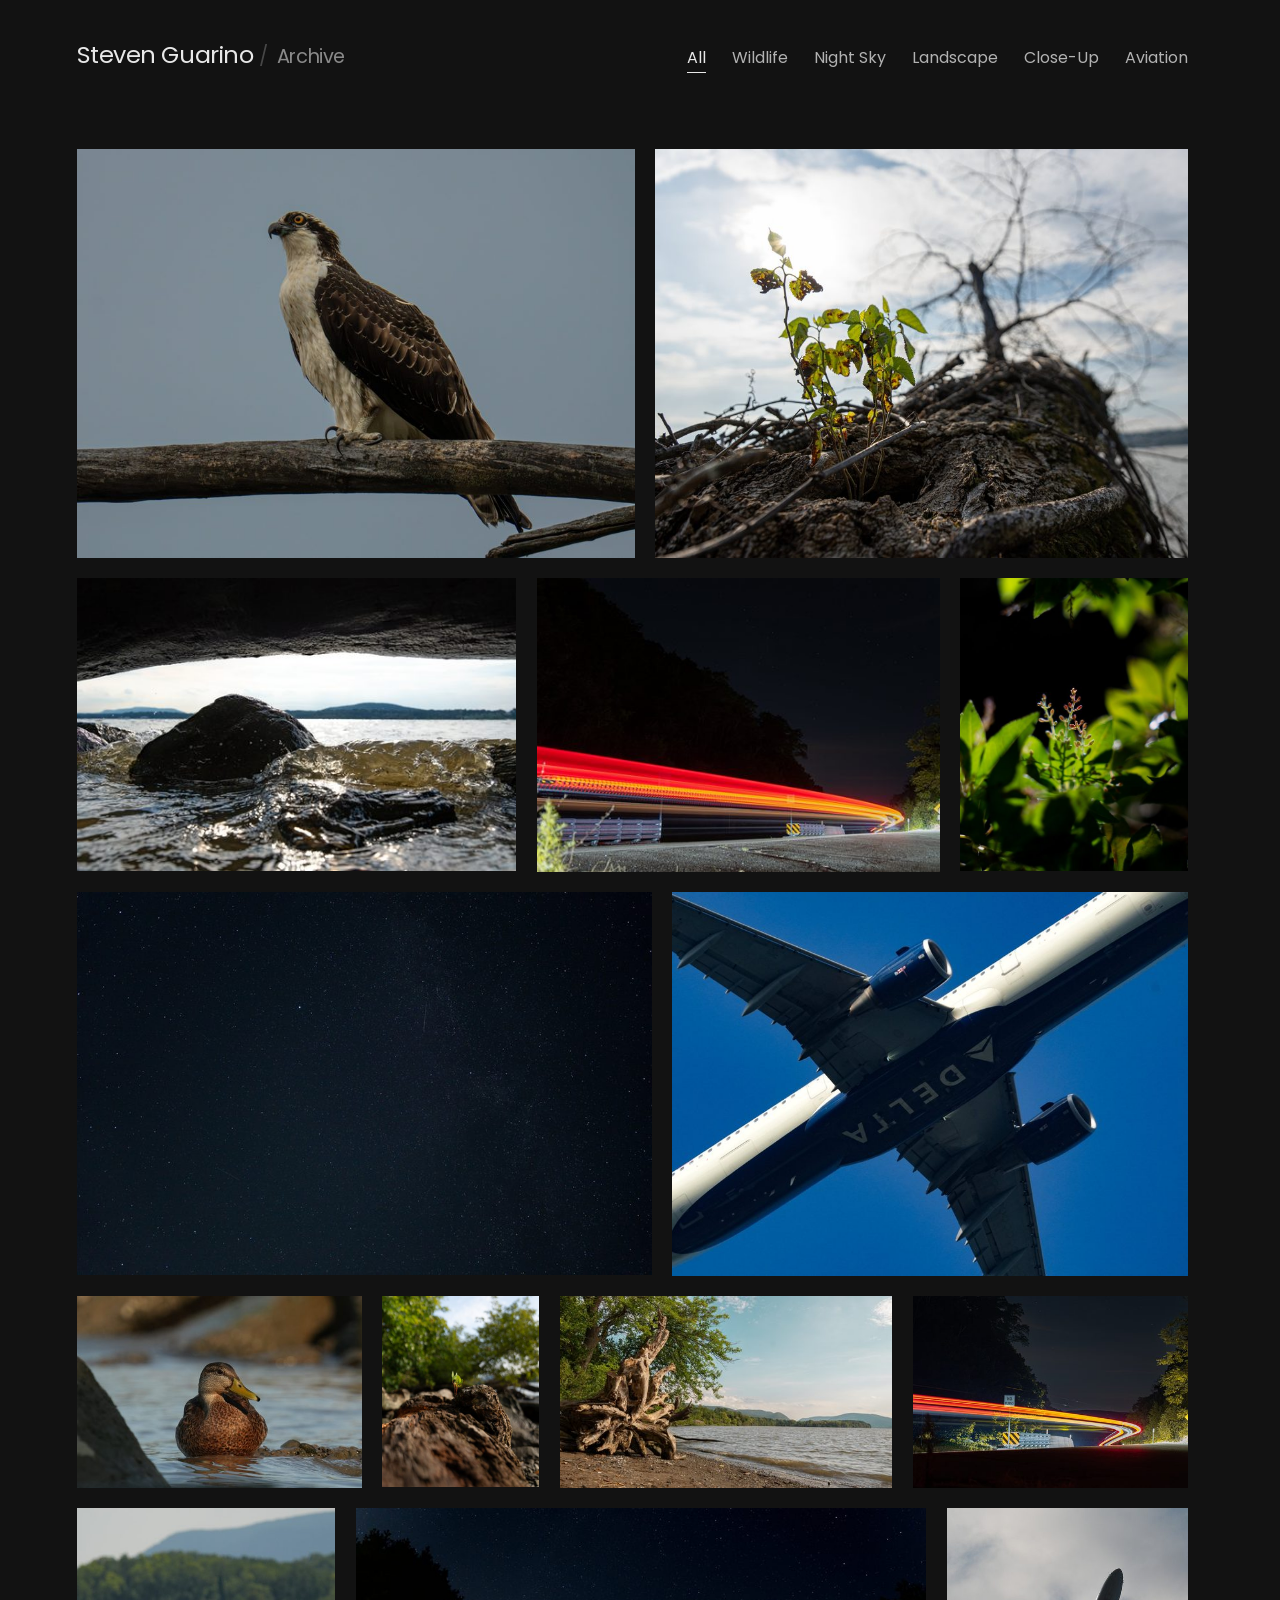
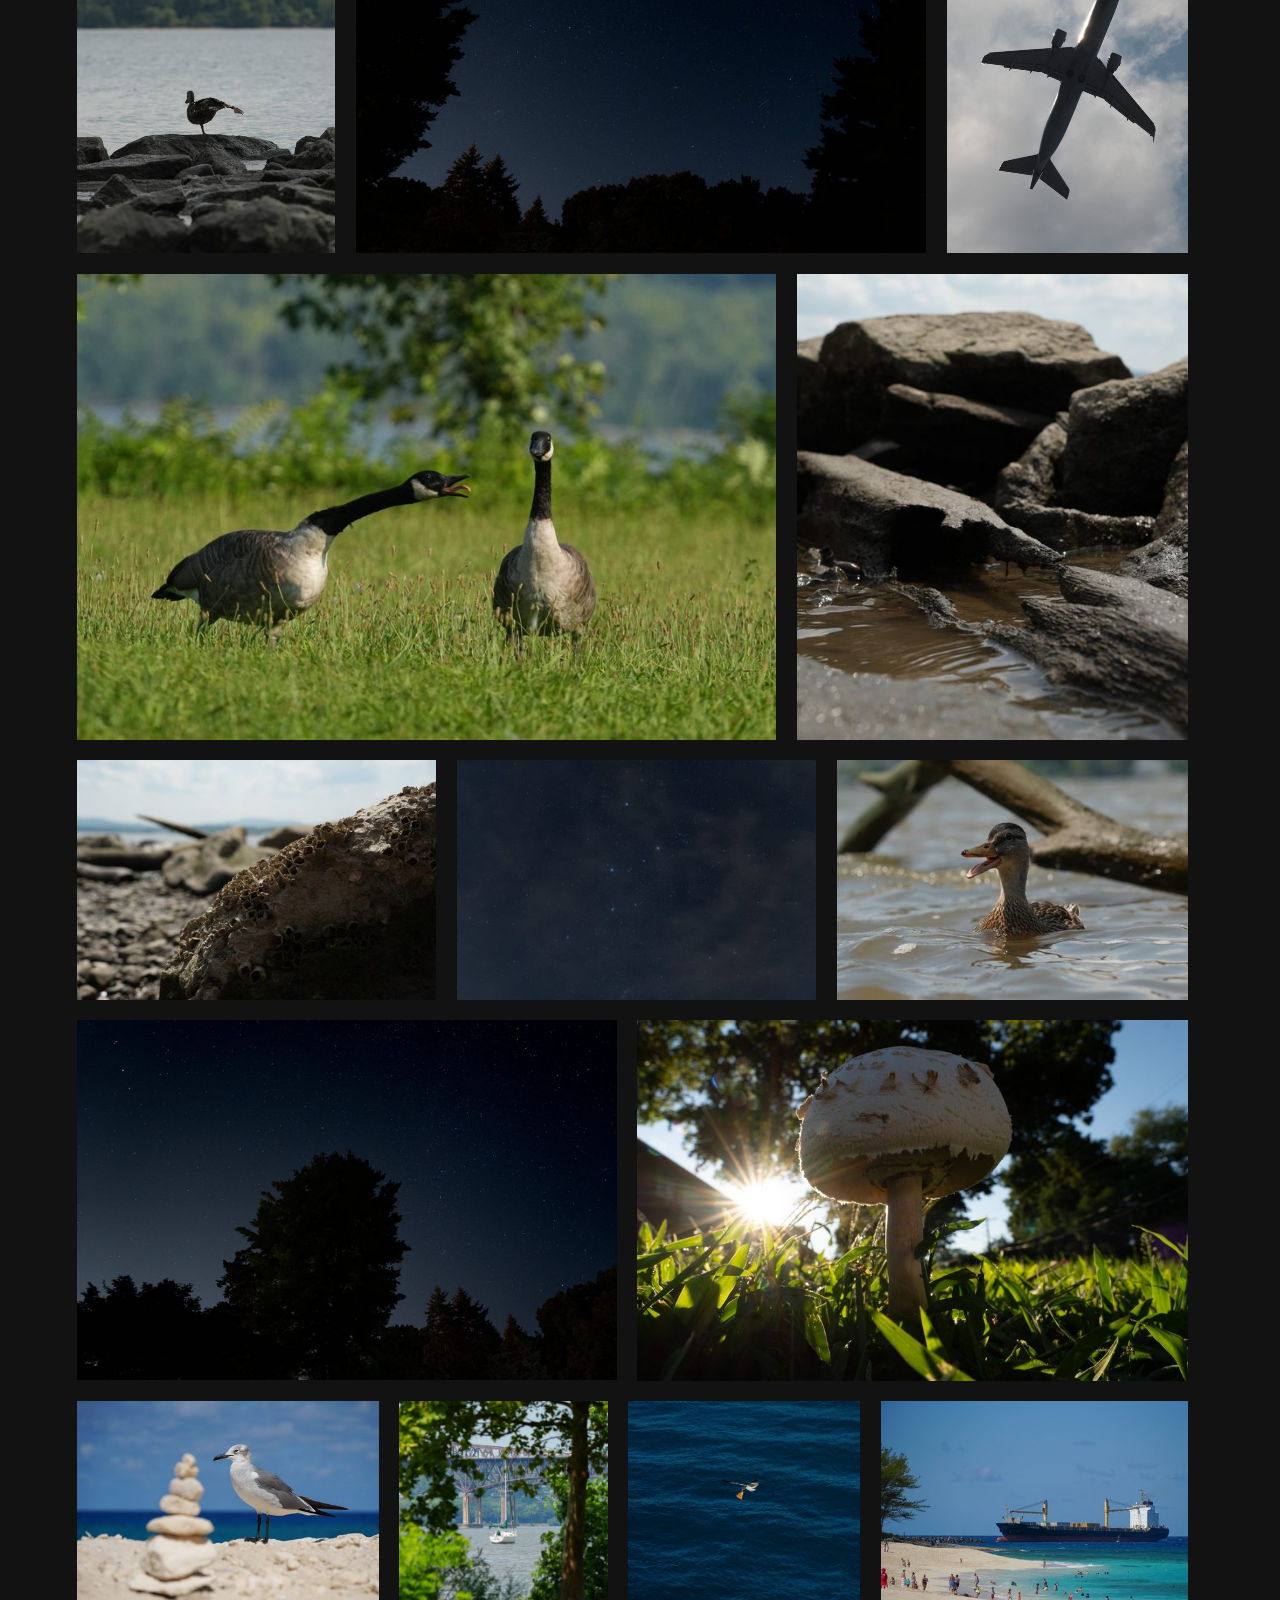
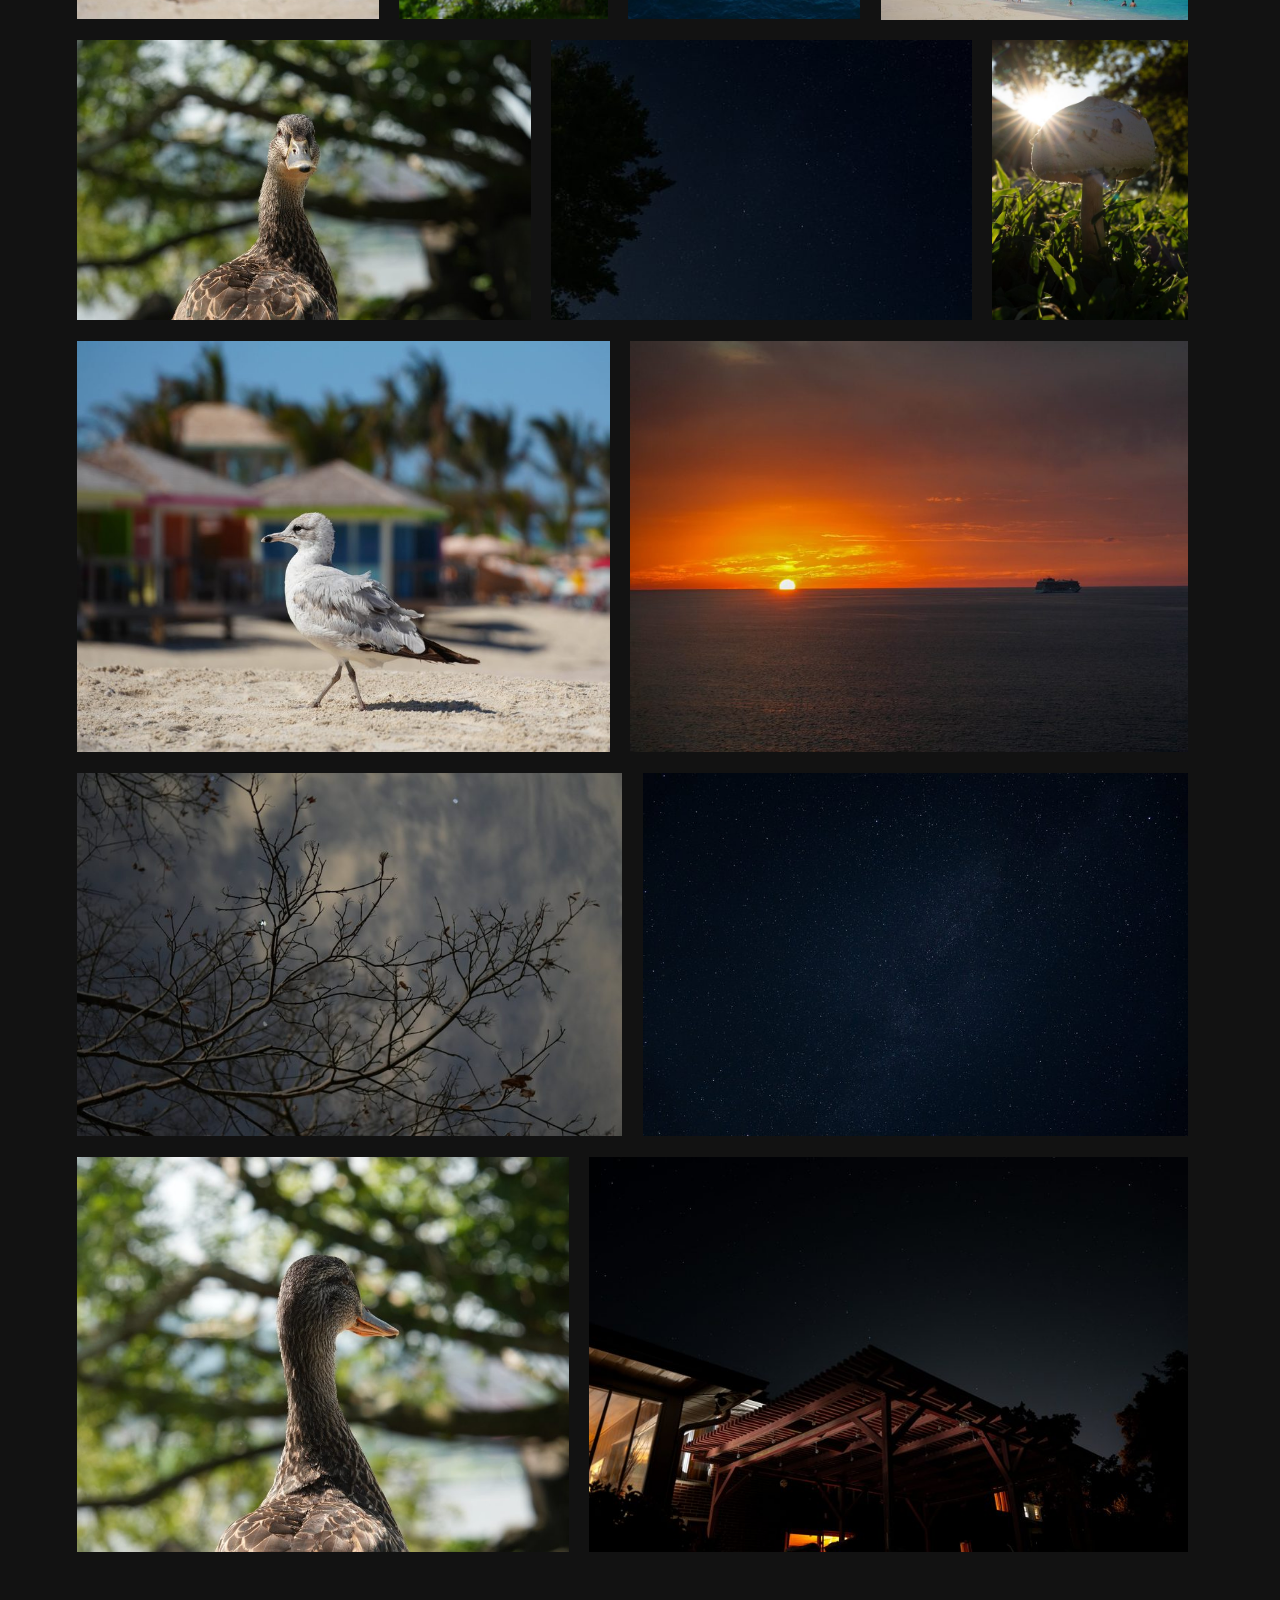
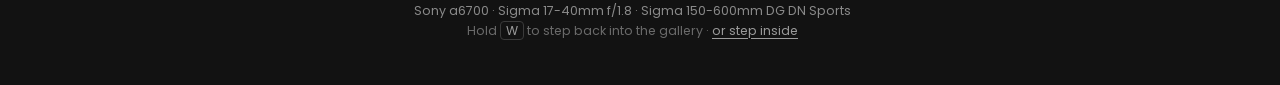
==== commit cd2844bf: "Hold W on the site to step back into the 3D gallery (pass 1) On the portfolio page, holding W (or th" ====
--- a/index.html
+++ b/index.html
@@ -376,6 +376,31 @@
   }
 
   body.lightbox-open { overflow: hidden; }
+
+  /* Holding W steps back into the 3D gallery. */
+  .stepback-tip { margin-top: 6px; color: #6a6a6a; font-size: 0.78rem; }
+  .stepback-tip kbd {
+    font: inherit; padding: 0 5px; border: 1px solid #3a3a3a; border-radius: 4px; color: #9a9a9a;
+  }
+  .stepback-tip button {
+    font: inherit; color: #9a9a9a; background: none; border: 0; padding: 0; cursor: pointer;
+    text-decoration: underline; text-underline-offset: 3px;
+  }
+  .stepback {
+    position: fixed; left: 50%; bottom: 28px; z-index: 40; transform: translateX(-50%);
+    padding: 9px 16px 11px; border-radius: 999px; background: rgba(18, 18, 18, 0.86);
+    color: #d8d8d8; font-size: 0.8rem; letter-spacing: 0.02em; pointer-events: none;
+    box-shadow: 0 6px 24px rgba(0, 0, 0, 0.5);
+  }
+  .stepback i {
+    position: absolute; left: 16px; right: 16px; bottom: 5px; height: 2px; border-radius: 2px;
+    background: #e8e8e8; transform-origin: left; transform: scaleX(var(--p, 0));
+  }
+  .gallery-frame {
+    position: fixed; inset: 0; width: 100%; height: 100%; border: 0; z-index: 60;
+    opacity: 0; pointer-events: none; transition: opacity 0.35s ease; background: #121212;
+  }
+  .gallery-frame.is-on { opacity: 1; pointer-events: auto; }
 </style>
 </head>
 <body>
@@ -398,7 +423,9 @@
 
   <footer class="site-footer">
     <p>Sony a6700 · Sigma 17-40mm f/1.8 · Sigma 150-600mm DG DN Sports</p>
+    <p class="stepback-tip">Hold <kbd>W</kbd> to step back into the gallery · <button type="button" id="stepInside">or step inside</button></p>
   </footer>
+  <div class="stepback" id="stepback" hidden>Stepping back…<i></i></div>
 
   <div id="lightbox" class="lightbox" role="dialog" aria-modal="true" aria-label="Photo viewer" hidden>
     <button class="lightbox-btn lightbox-close" type="button" aria-label="Close">
@@ -907,6 +934,131 @@
       if (lightboxOpen) fitLightboxImage(visiblePhotos[current]);
     });
 
+    // ---------- Step back into the gallery ----------
+    // Hold W and the page pulls back to become a window on the wall of the
+    // 3D gallery's lobby, and you can walk about. The gallery runs in a
+    // frame over the page, loaded the first time; we send it a snapshot of
+    // what's on screen so its window shows exactly this, then fade the page
+    // away once the gallery has drawn it. It hands back when you walk up to
+    // the window and press E.
+    const GALLERY_URL = "gallery-3d/out/index.html?from=site";
+    const HOLD_MS = 650;
+    const stepbackEl = document.getElementById("stepback");
+    let galleryFrame = null;
+    let galleryReady = null;
+    let inGallery = false;
+    let hold = null;
+
+    function snapshot() {
+      const vw = window.innerWidth;
+      const vh = window.innerHeight;
+      const onScreen = (r) => r.bottom > 0 && r.top < vh && r.right > 0 && r.left < vw && r.width > 0;
+      const items = [];
+      for (const img of document.querySelectorAll("#grid img")) {
+        const r = img.getBoundingClientRect();
+        if (!onScreen(r) || img.closest(".tile")?.hidden) continue;
+        items.push({ x: r.left, y: r.top, w: r.width, h: r.height, src: img.currentSrc || img.src });
+      }
+      const texts = [];
+      // Each piece of text: its own words, font and colour, where it sits.
+      const addText = (node, el) => {
+        const text = node.textContent.trim();
+        if (!text) return;
+        const range = document.createRange();
+        range.selectNodeContents(node);
+        const r = range.getBoundingClientRect();
+        if (!onScreen(r)) return;
+        const cs = getComputedStyle(el);
+        const size = parseFloat(cs.fontSize);
+        texts.push({
+          text, x: r.left, base: r.top + (r.height + size * 0.72) / 2, w: r.width,
+          font: `${cs.fontWeight} ${cs.fontSize} ${cs.fontFamily}`, color: cs.color,
+          under: el.classList.contains("is-active") ? r.bottom + 3 : 0,
+        });
+      };
+      const walk = (el) => {
+        for (const n of el.childNodes) {
+          if (n.nodeType === 3) addText(n, el);
+          else if (n.nodeType === 1 && getComputedStyle(n).display !== "none") walk(n);
+        }
+      };
+      document.querySelectorAll(".site-header, .site-footer").forEach(walk);
+      return { w: vw, h: vh, dpr: window.devicePixelRatio || 1, bg: getComputedStyle(document.body).backgroundColor, items, texts };
+    }
+
+    function openGallery() {
+      if (inGallery) return;
+      inGallery = true;
+      stepbackEl.hidden = false;
+      stepbackEl.firstChild.textContent = "Stepping back…";
+      if (!galleryFrame) {
+        galleryFrame = document.createElement("iframe");
+        galleryFrame.className = "gallery-frame";
+        galleryFrame.title = "3D gallery";
+        galleryFrame.allow = "autoplay; fullscreen";
+        galleryReady = new Promise((res) => {
+          addEventListener("message", function ready(e) {
+            if (e.source === galleryFrame.contentWindow && e.data?.type === "gallery:ready") {
+              removeEventListener("message", ready);
+              res();
+            }
+          });
+        });
+        galleryFrame.src = GALLERY_URL;
+        document.body.appendChild(galleryFrame);
+      }
+      const snap = snapshot();
+      galleryReady.then(() => galleryFrame.contentWindow.postMessage({ type: "gallery:enter", snap }, "*"));
+    }
+
+    addEventListener("message", (e) => {
+      if (!galleryFrame || e.source !== galleryFrame.contentWindow) return;
+      const type = e.data?.type;
+      if (type === "gallery:shown") {
+        // The gallery is showing this page in its window, so trade places,
+        // then let it pull back.
+        galleryFrame.classList.add("is-on");
+        stepbackEl.hidden = true;
+        setTimeout(() => {
+          galleryFrame.focus();
+          galleryFrame.contentWindow.focus();
+          galleryFrame.contentWindow.postMessage({ type: "gallery:go" }, "*");
+        }, 380);
+      } else if (type === "gallery:return") {
+        galleryFrame.classList.remove("is-on");
+        setTimeout(() => {
+          galleryFrame.contentWindow.postMessage({ type: "gallery:pause" }, "*");
+          inGallery = false;
+          window.focus();
+        }, 380);
+      }
+    });
+
+    function endHold() {
+      if (!hold) return;
+      cancelAnimationFrame(hold.raf);
+      hold = null;
+      if (!inGallery) stepbackEl.hidden = true;
+    }
+    addEventListener("keydown", (e) => {
+      if (e.code !== "KeyW" || e.repeat || hold || inGallery || lightboxOpen || e.ctrlKey || e.metaKey || e.altKey) return;
+      const t0 = performance.now();
+      stepbackEl.hidden = false;
+      stepbackEl.firstChild.textContent = "Keep holding W to step back";
+      hold = { raf: 0 };
+      const tick = (now) => {
+        const p = Math.min(1, (now - t0) / HOLD_MS);
+        stepbackEl.style.setProperty("--p", p);
+        if (p >= 1) { hold = null; openGallery(); return; }
+        hold.raf = requestAnimationFrame(tick);
+      };
+      hold.raf = requestAnimationFrame(tick);
+    });
+    addEventListener("keyup", (e) => { if (e.code === "KeyW") endHold(); });
+    addEventListener("blur", endHold);
+    document.getElementById("stepInside").addEventListener("click", openGallery);
+    window.__gallery = { snapshot, frame: () => galleryFrame }; // for tests
+
   </script>
 </body>
 </html>
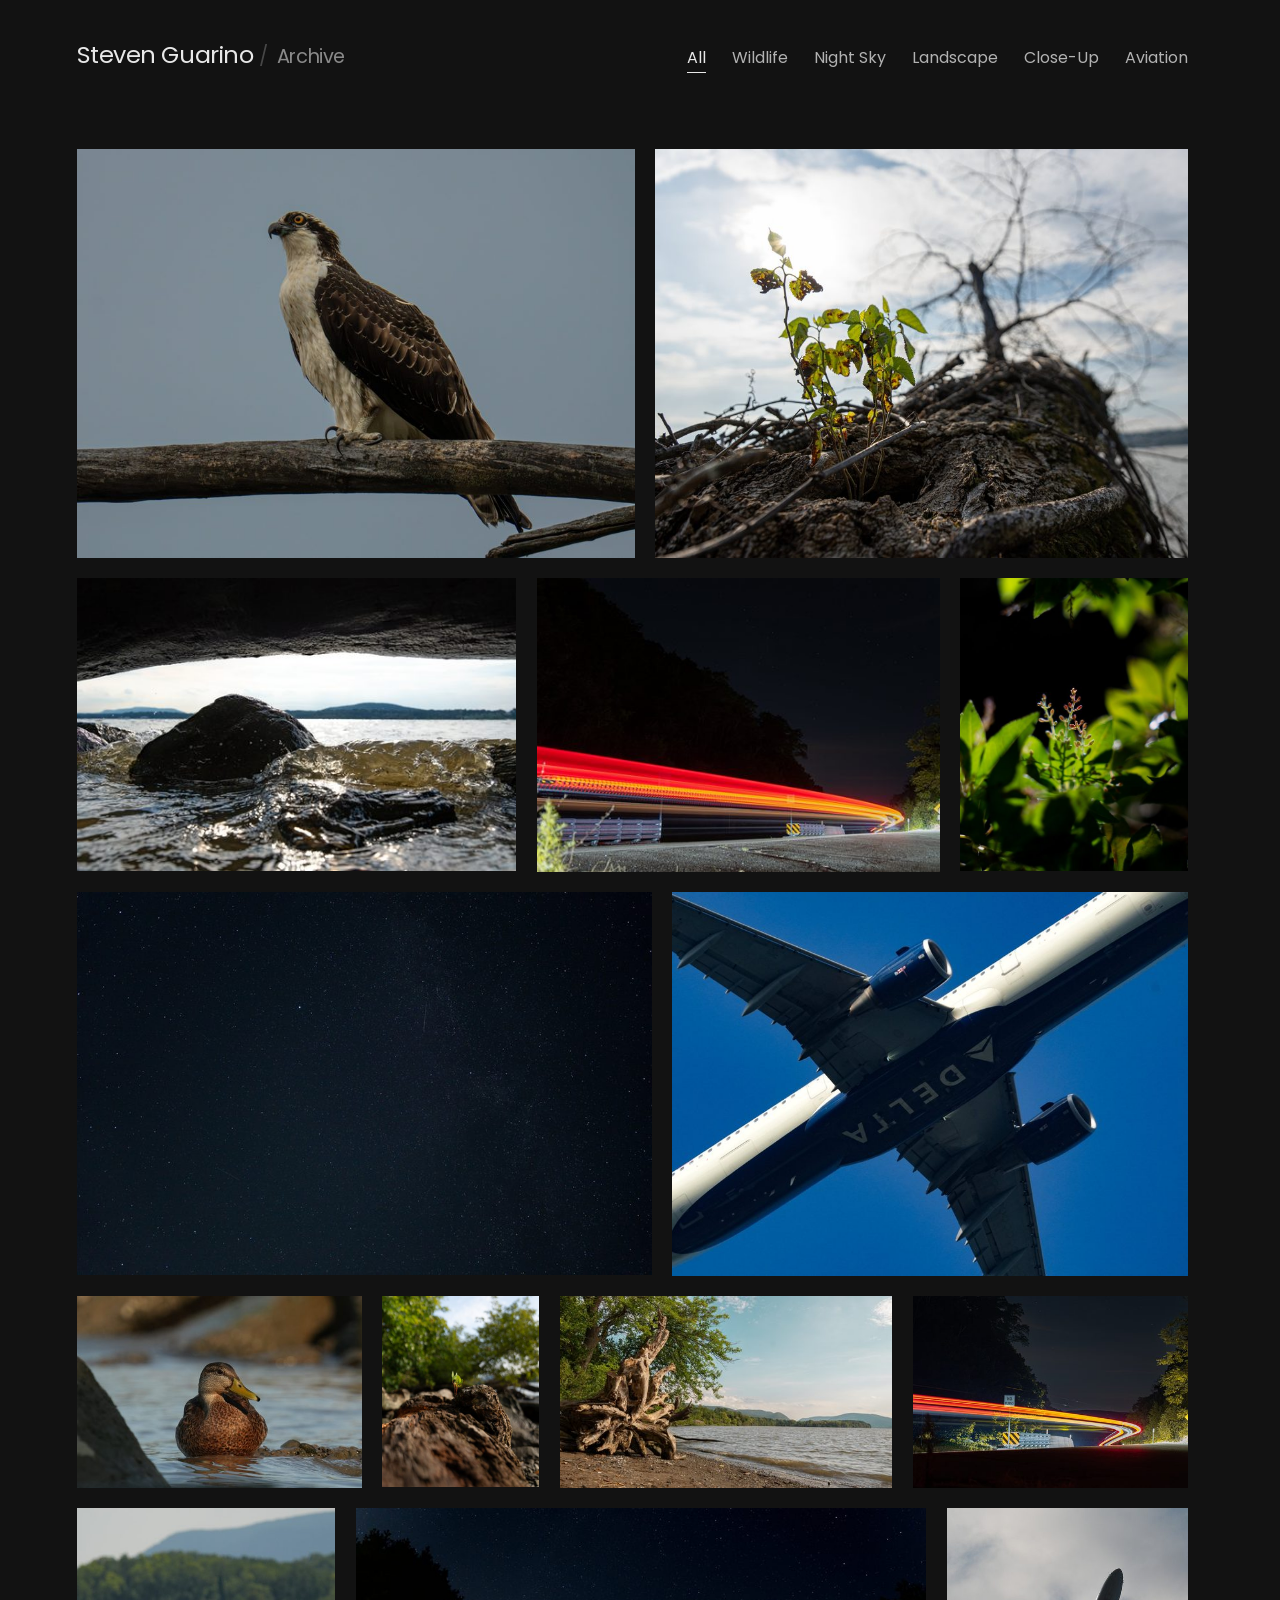
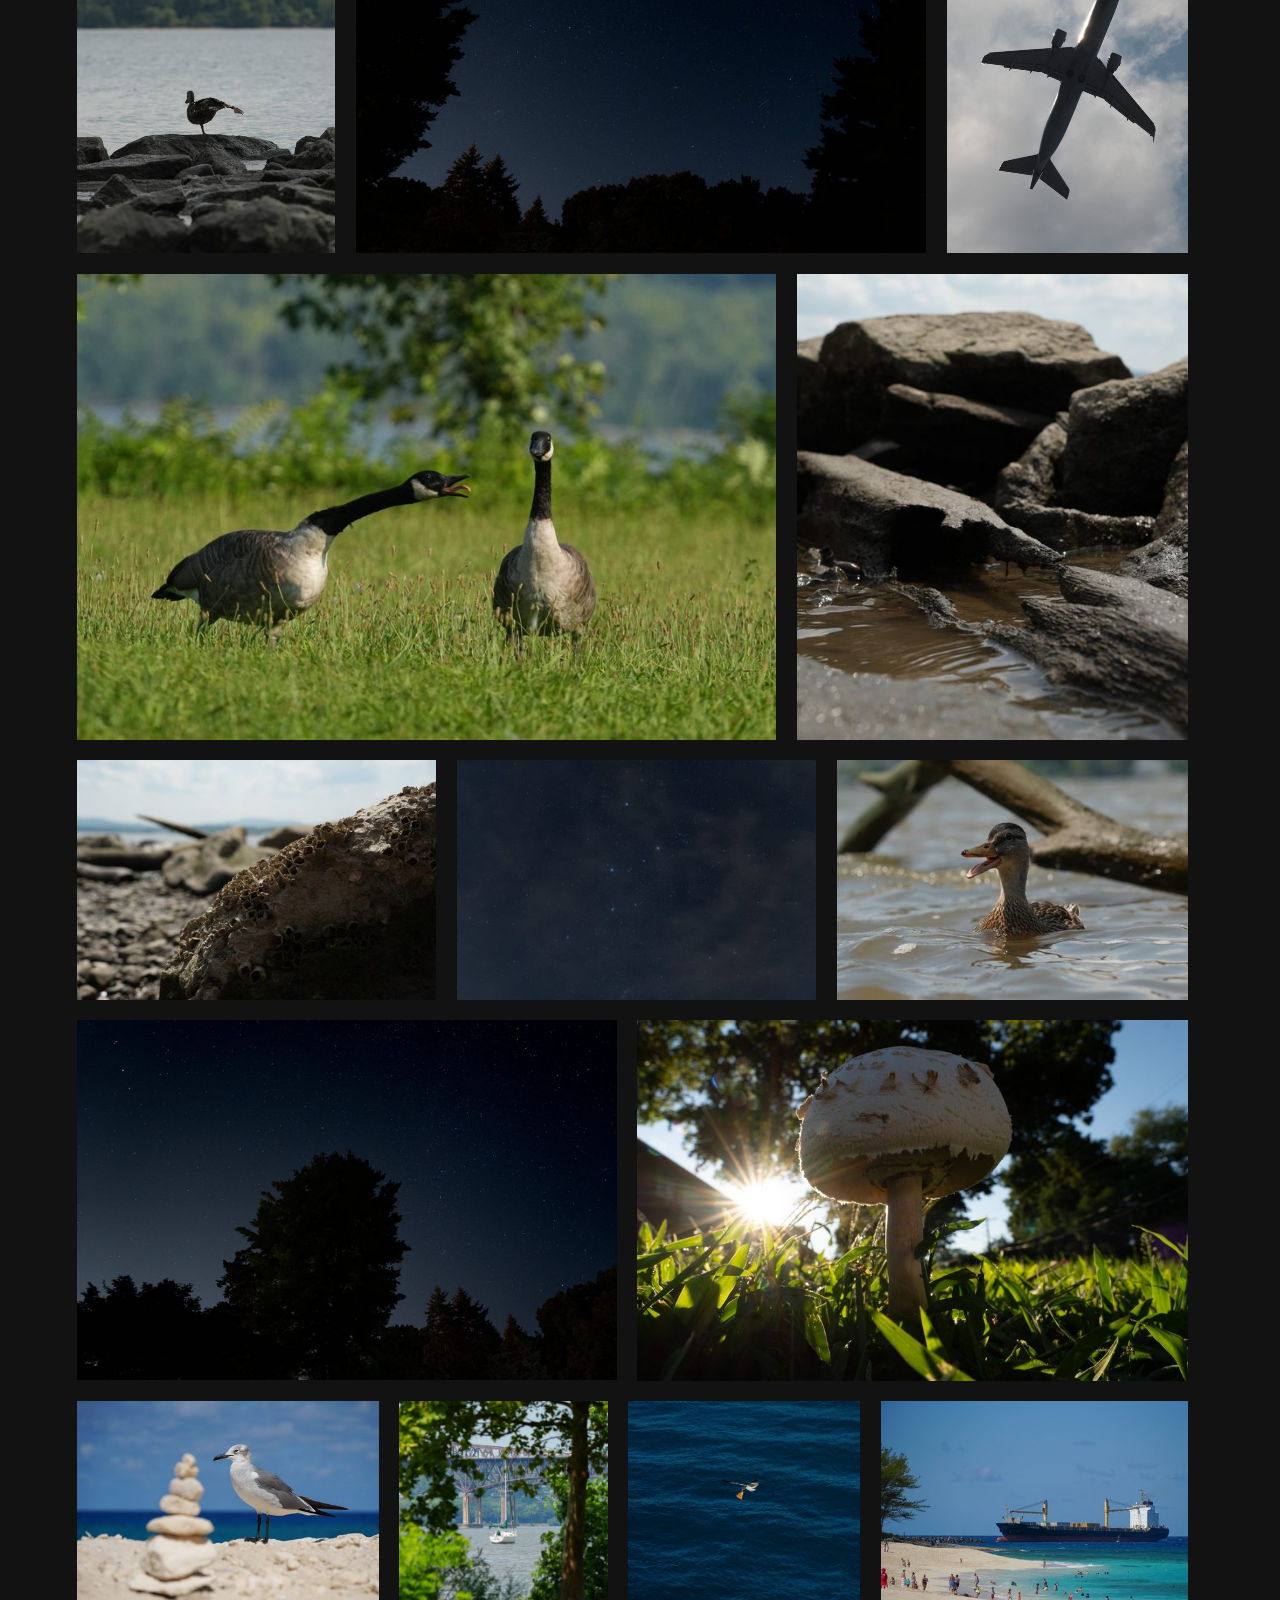
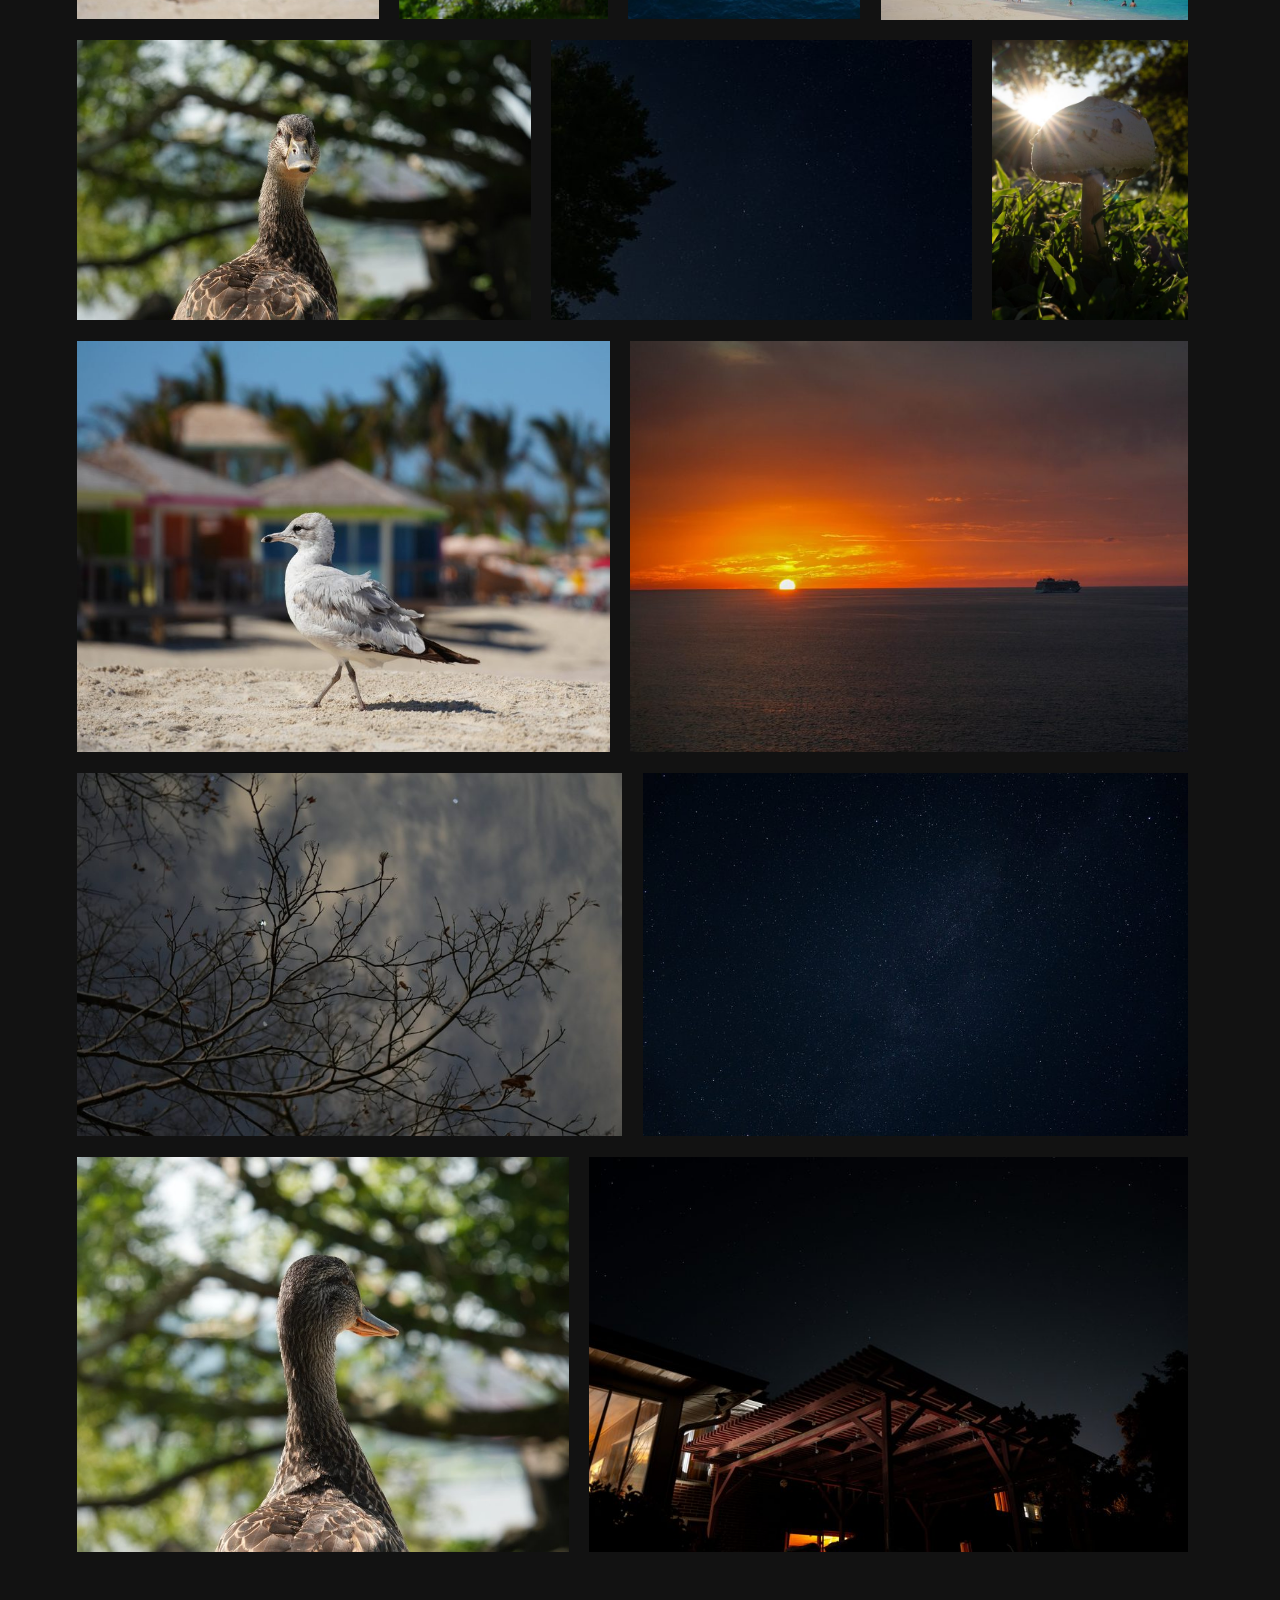
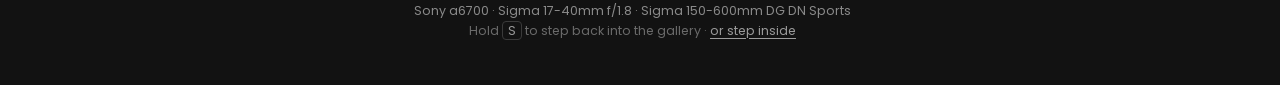
==== commit 0b23f2f1: "Step-back: hold S instead of W S walks backwards in the gallery, so holding it on the site to step b" ====
--- a/index.html
+++ b/index.html
@@ -377,7 +377,7 @@
 
   body.lightbox-open { overflow: hidden; }
 
-  /* Holding W steps back into the 3D gallery. */
+  /* Holding S steps back into the 3D gallery. */
   .stepback-tip { margin-top: 6px; color: #6a6a6a; font-size: 0.78rem; }
   .stepback-tip kbd {
     font: inherit; padding: 0 5px; border: 1px solid #3a3a3a; border-radius: 4px; color: #9a9a9a;
@@ -423,7 +423,7 @@
 
   <footer class="site-footer">
     <p>Sony a6700 · Sigma 17-40mm f/1.8 · Sigma 150-600mm DG DN Sports</p>
-    <p class="stepback-tip">Hold <kbd>W</kbd> to step back into the gallery · <button type="button" id="stepInside">or step inside</button></p>
+    <p class="stepback-tip">Hold <kbd>S</kbd> to step back into the gallery · <button type="button" id="stepInside">or step inside</button></p>
   </footer>
   <div class="stepback" id="stepback" hidden>Stepping back…<i></i></div>
 
@@ -935,13 +935,13 @@
     });
 
     // ---------- Step back into the gallery ----------
-    // Hold W and the page pulls back to become a window on the wall of the
+    // Hold S (back, as in the gallery) and the page pulls back to become a window on the wall of the
     // 3D gallery's lobby, and you can walk about. The gallery runs in a
     // frame over the page, loaded the first time; we send it a snapshot of
     // what's on screen so its window shows exactly this, then fade the page
     // away once the gallery has drawn it. It hands back when you walk up to
     // the window and press E.
-    const GALLERY_URL = "gallery-3d/out/index.html?from=site";
+    const GALLERY_URL = "gallery-3d/out/index.html?from=site#from=site";
     const HOLD_MS = 650;
     const stepbackEl = document.getElementById("stepback");
     let galleryFrame = null;
@@ -1041,10 +1041,10 @@
       if (!inGallery) stepbackEl.hidden = true;
     }
     addEventListener("keydown", (e) => {
-      if (e.code !== "KeyW" || e.repeat || hold || inGallery || lightboxOpen || e.ctrlKey || e.metaKey || e.altKey) return;
+      if (e.code !== "KeyS" || e.repeat || hold || inGallery || lightboxOpen || e.ctrlKey || e.metaKey || e.altKey) return;
       const t0 = performance.now();
       stepbackEl.hidden = false;
-      stepbackEl.firstChild.textContent = "Keep holding W to step back";
+      stepbackEl.firstChild.textContent = "Keep holding S to step back";
       hold = { raf: 0 };
       const tick = (now) => {
         const p = Math.min(1, (now - t0) / HOLD_MS);
@@ -1054,7 +1054,7 @@
       };
       hold.raf = requestAnimationFrame(tick);
     });
-    addEventListener("keyup", (e) => { if (e.code === "KeyW") endHold(); });
+    addEventListener("keyup", (e) => { if (e.code === "KeyS") endHold(); });
     addEventListener("blur", endHold);
     document.getElementById("stepInside").addEventListener("click", openGallery);
     window.__gallery = { snapshot, frame: () => galleryFrame }; // for tests
